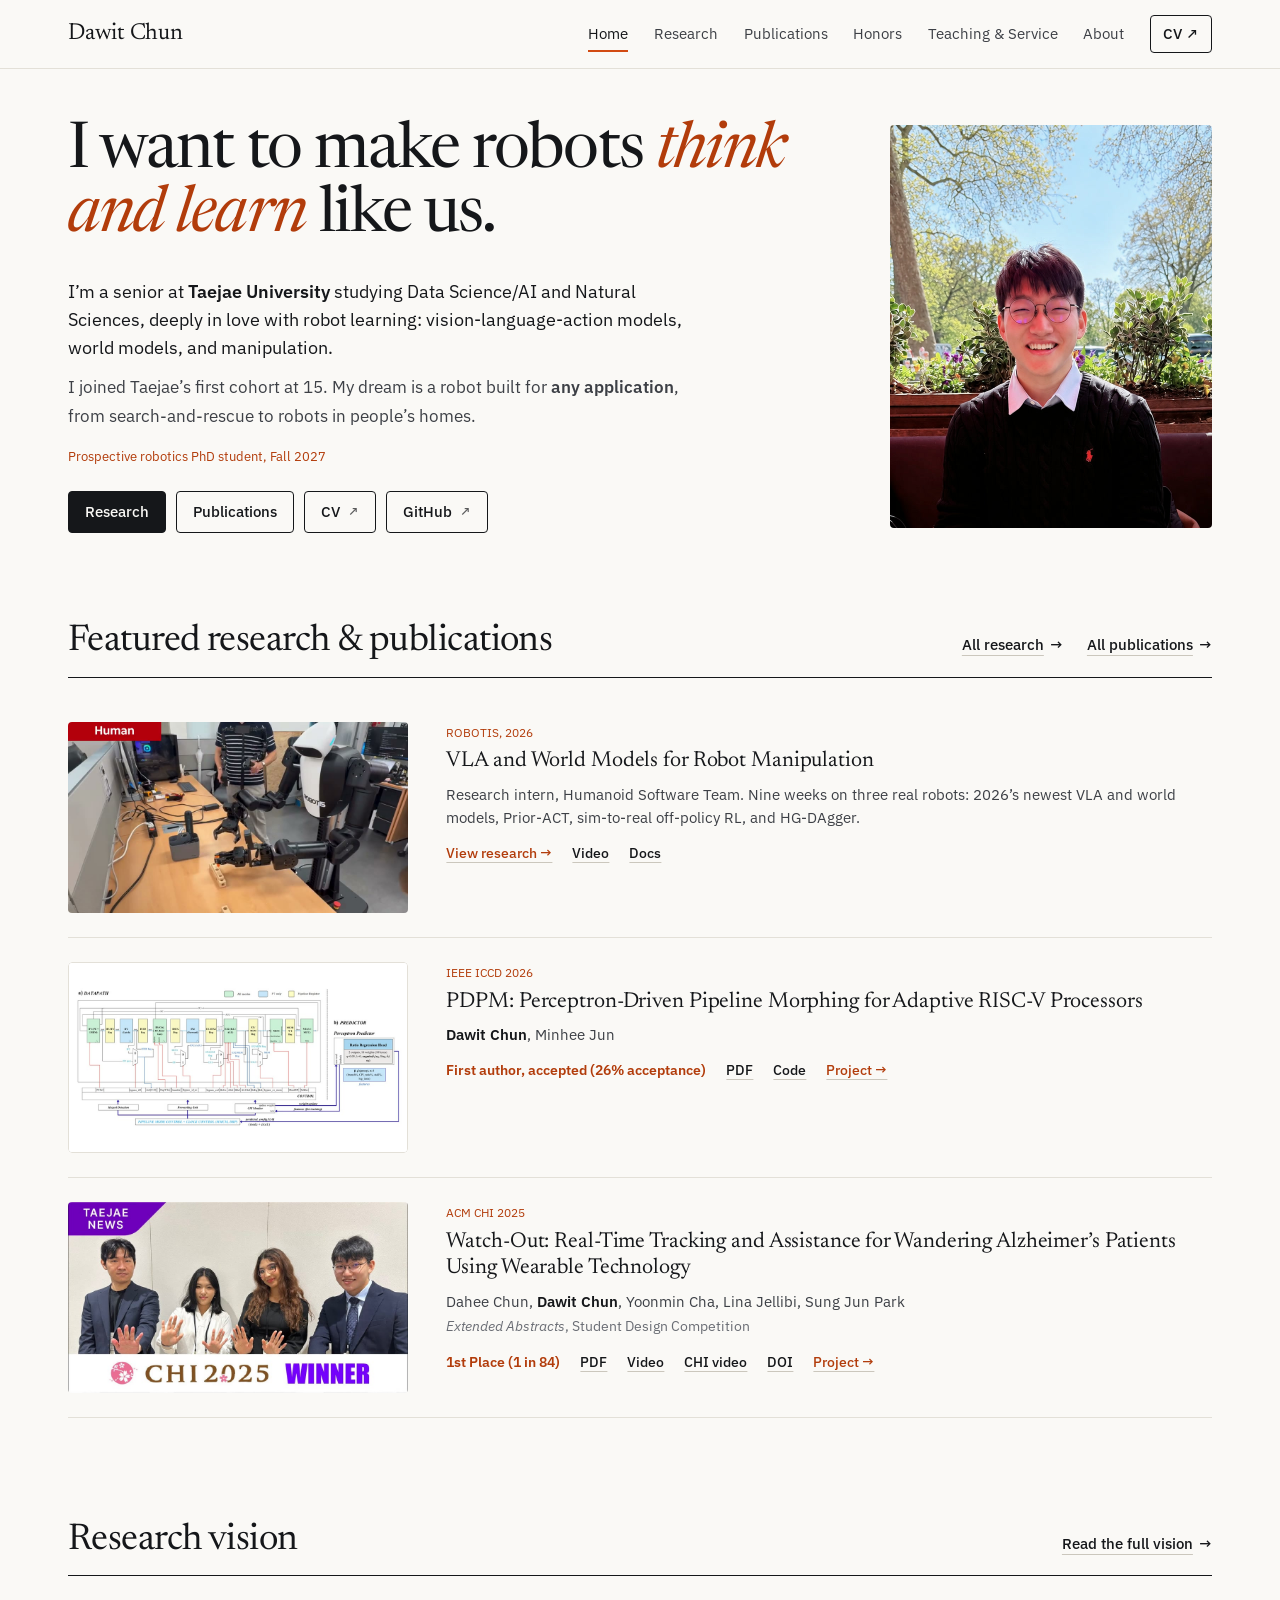
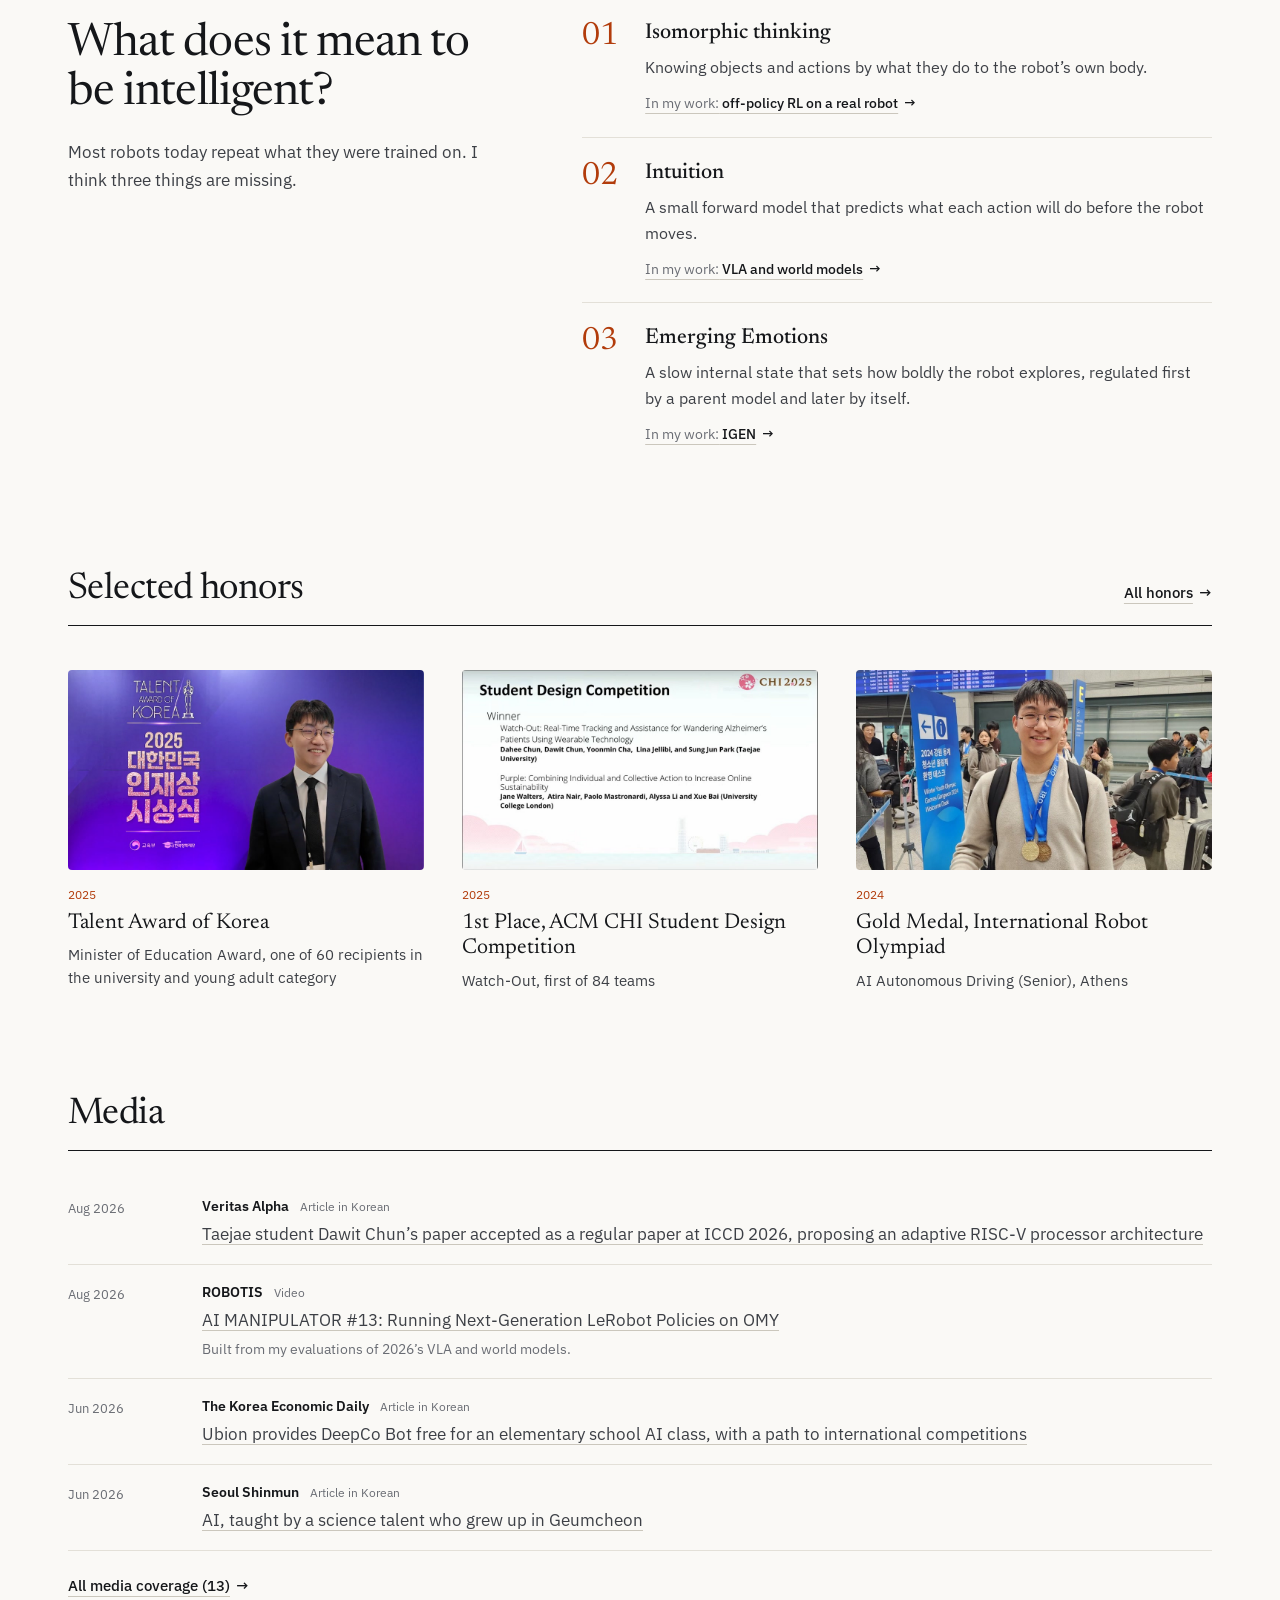
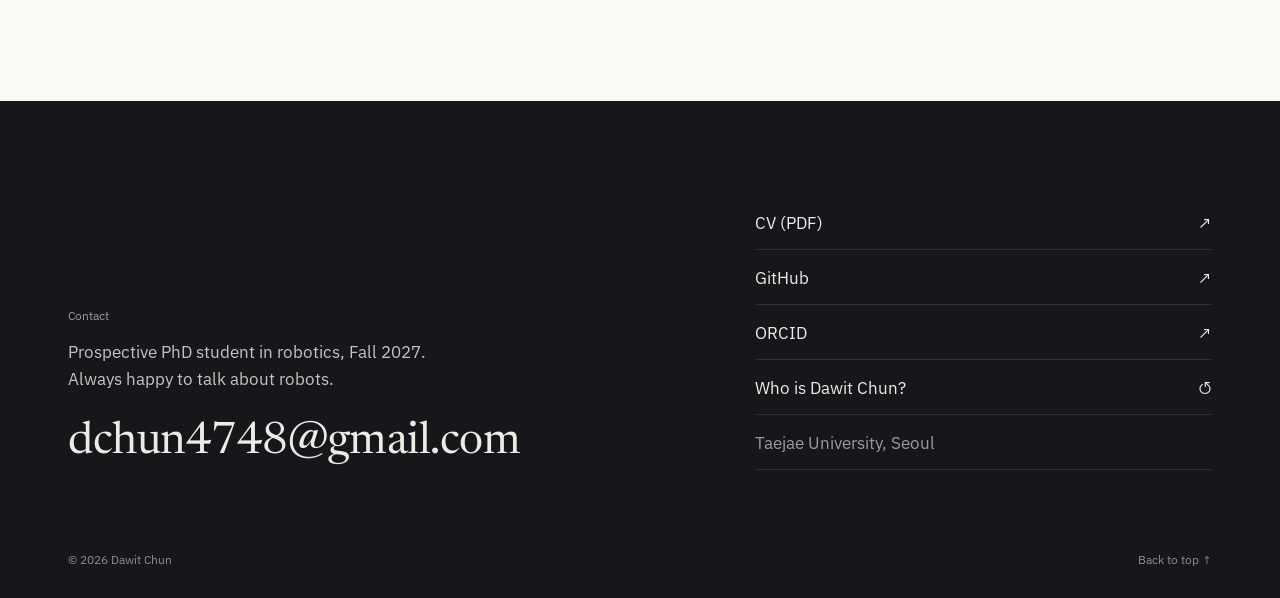
==== home.html @ 6f4d3890 "Watch-Out: shorter stranger alert, matching phone heights - "Please speak calmly. Crowds and noise u" ====
<!DOCTYPE html>
<html lang="en">
<head>
  <meta charset="utf-8">
  <meta name="viewport" content="width=device-width, initial-scale=1">
  <title>Dawit Chun</title>
  <meta name="description" content="Dawit Chun, robot learning researcher and prospective PhD student for Fall 2027. Vision-language-action models, world models, and robot manipulation.">
  <link rel="icon" href="assets/favicon.svg" type="image/svg+xml">
  <script>document.documentElement.classList.add('js')</script>
  <link rel="preconnect" href="https://fonts.googleapis.com">
  <link rel="preconnect" href="https://fonts.gstatic.com" crossorigin>
  <link rel="stylesheet" href="https://fonts.googleapis.com/css2?family=IBM+Plex+Mono:wght@400;500&family=IBM+Plex+Sans:ital,wght@0,400;0,500;0,600;1,400&family=Newsreader:ital,opsz,wght@0,6..72,300..600;1,6..72,300..600&display=swap">
  <link rel="stylesheet" href="assets/css/style.css?v=202610052222">
  <script src="assets/js/main.js?v=202610052222" defer></script>
</head>
<body id="top">
  <a class="skip-link" href="#main">Skip to content</a>

  <header class="site-header">
    <div class="container site-header__inner">
      <a class="brand" href="home.html">Dawit Chun</a>
      <button class="nav-toggle" type="button" aria-expanded="false" aria-controls="site-nav" aria-label="Open menu">
        <span class="nav-toggle__bar"></span>
        <span class="nav-toggle__bar"></span>
      </button>
      <nav class="nav" id="site-nav" aria-label="Primary">
        <ul class="nav__list">
          <li><a class="nav__link" href="home.html" aria-current="page">Home</a></li>
          <li><a class="nav__link" href="research.html">Research</a></li>
          <li><a class="nav__link" href="publications.html">Publications</a></li>
          <li><a class="nav__link" href="honors.html">Honors</a></li>
          <li><a class="nav__link" href="teaching.html">Teaching &amp; Service</a></li>
          <li><a class="nav__link" href="journey.html">About</a></li>
          <li><a class="nav__link nav__link--cv" href="assets/CV_DawitChun.pdf" target="_blank" rel="noopener">CV <span aria-hidden="true">↗</span></a></li>
        </ul>
      </nav>
    </div>
  </header>

  <main id="main">
    <section class="hero">
      <div class="container hero__grid">
        <div class="hero__text">
          <h1 class="hero__title intro" style="--i: 0">I want to make robots <em>think and learn</em> like us.</h1>
          <p class="hero__lede intro" style="--i: 2">I’m a senior at <strong>Taejae University</strong> studying Data Science/AI and Natural Sciences, deeply in love with robot learning: vision-language-action models, world models, and manipulation.</p>
          <p class="hero__story intro" style="--i: 3">I joined Taejae’s first cohort at 15. My dream is a robot built for <strong>any application</strong>, from search-and-rescue to robots in people’s homes.</p>
          <p class="hero__status intro" style="--i: 4">Prospective robotics PhD student, Fall 2027</p>
          <div class="hero__actions intro" style="--i: 5">
            <a class="btn btn--solid" href="research.html">Research</a>
            <a class="btn" href="publications.html">Publications</a>
            <a class="btn" href="assets/CV_DawitChun.pdf" target="_blank" rel="noopener">CV <span class="btn__ext" aria-hidden="true">↗</span></a>
            <a class="btn" href="https://github.com/da-dawit" target="_blank" rel="noopener">GitHub <span class="btn__ext" aria-hidden="true">↗</span></a>
          </div>
        </div>
        <figure class="hero__portrait intro" style="--i: 2">
          <img src="assets/figures/home/portrait.jpg" width="716" height="806" alt="Dawit Chun smiling at an outdoor table, with trees and plants behind him">
        </figure>
      </div>
    </section>

    <section class="section" id="featured" aria-labelledby="featured-title">
      <div class="container">
        <header class="bar reveal">
          <h2 class="bar__title" id="featured-title">Featured research &amp; publications</h2>
          <p class="bar__links"><a class="link-arrow bar__link" href="research.html">All research</a><a class="link-arrow bar__link" href="publications.html">All publications</a></p>
        </header>
        <ol class="works">
          <li class="work reveal">
            <a class="work__media" href="research.html#robot-learning" tabindex="-1" aria-hidden="true"><video data-teaser muted loop playsinline preload="metadata" width="960" height="540" poster="assets/figures/home/robotis-teaser-poster.jpg"><source src="assets/figures/home/robotis-teaser.mp4" type="video/mp4"></video></a>
            <div class="work__body">
              <p class="work__label">ROBOTIS, 2026</p>
              <h3 class="work__title"><a href="research.html#robot-learning">VLA and World Models for Robot Manipulation</a></h3>
              <p class="work__meta">Research intern, Humanoid Software Team. Nine weeks on three real robots: 2026’s newest VLA and world models, Prior-ACT, sim-to-real off-policy RL, and HG-DAgger.</p>
              <div class="work__links"><a class="pill-link pill-link--accent" href="research.html#robot-learning">View research →</a><a class="pill-link" href="https://www.youtube.com/watch?v=lZhRQvXYnh8" target="_blank" rel="noopener">Video</a><a class="pill-link" href="https://docs.robotis.com/docs/systems/omy/resources/technical_story/vla_lerobotnative" target="_blank" rel="noopener">Docs</a></div>
            </div>
          </li>
          <li class="work reveal">
            <a class="work__media work__media--light" href="research.html#pdpm" tabindex="-1" aria-hidden="true"><img src="assets/figures/home/pdpm-architecture-card.jpg" width="960" height="540" loading="lazy" alt=""></a>
            <div class="work__body">
              <p class="work__label">IEEE ICCD 2026</p>
              <h3 class="work__title"><a href="research.html#pdpm">PDPM: Perceptron-Driven Pipeline Morphing for Adaptive RISC-V Processors</a></h3>
              <p class="work__authors"><strong>Dawit Chun</strong>, Minhee Jun</p>
              <div class="work__links"><span class="badge">First author, accepted (26% acceptance)</span><a class="pill-link" href="assets/papers/PDPM_ICCD2026.pdf" target="_blank" rel="noopener">PDF</a><a class="pill-link" href="https://github.com/da-dawit/pdpm-riscv" target="_blank" rel="noopener">Code</a><a class="pill-link pill-link--accent" href="research.html#pdpm">Project →</a></div>
            </div>
          </li>
          <li class="work reveal">
            <a class="work__media" href="research.html#watch-out" tabindex="-1" aria-hidden="true"><img src="assets/figures/home/chi-winner.jpg" width="960" height="540" loading="lazy" alt=""></a>
            <div class="work__body">
              <p class="work__label">ACM CHI 2025</p>
              <h3 class="work__title"><a href="research.html#watch-out">Watch-Out: Real-Time Tracking and Assistance for Wandering Alzheimer’s Patients Using Wearable Technology</a></h3>
              <p class="work__authors">Dahee Chun, <strong>Dawit Chun</strong>, Yoonmin Cha, Lina Jellibi, Sung Jun Park</p>
              <p class="work__note"><em>Extended Abstracts</em>, Student Design Competition</p>
              <div class="work__links"><span class="badge">1st Place (1 in 84)</span><a class="pill-link" href="assets/papers/CHI-EA_2025_Watch-Out.pdf" target="_blank" rel="noopener">PDF</a><a class="pill-link" href="https://www.youtube.com/watch?v=WSm2qbQmpsE" target="_blank" rel="noopener">Video</a><a class="pill-link" href="https://drive.google.com/file/d/1smQo4gkjn_XBv_LhGBViDvRF5Brs_aeZ/view?usp=sharing" target="_blank" rel="noopener">CHI video</a><a class="pill-link" href="https://doi.org/10.1145/3706599.3720308" target="_blank" rel="noopener">DOI</a><a class="pill-link pill-link--accent" href="research.html#watch-out">Project →</a></div>
            </div>
          </li>
        </ol>
      </div>
    </section>

    <section class="section" id="vision" aria-labelledby="vision-title">
      <div class="container">
        <header class="bar reveal">
          <h2 class="bar__title" id="vision-title">Research vision</h2>
          <a class="link-arrow bar__link" href="#vision-essay">Read the full vision</a>
        </header>
        <div class="vision">
          <div class="vision__intro reveal">
            <p class="vision__q">What does it mean to be intelligent?</p>
            <p class="vision__lead">Most robots today repeat what they were trained on. I think three things are missing.</p>
          </div>
          <ol class="theses">
            <li class="thesis reveal">
              <span class="thesis__num">01</span>
              <h3 class="thesis__name">Isomorphic thinking</h3>
              <p>Knowing objects and actions by what they do to the robot’s own body.</p>
              <a class="thesis__link link-arrow" href="research.html#off-policy-rl"><span>In my work:</span> off-policy RL on a real robot</a>
            </li>
            <li class="thesis reveal">
              <span class="thesis__num">02</span>
              <h3 class="thesis__name">Intuition</h3>
              <p>A small forward model that predicts what each action will do before the robot moves.</p>
              <a class="thesis__link link-arrow" href="research.html#benchmarking"><span>In my work:</span> VLA and world models</a>
            </li>
            <li class="thesis reveal">
              <span class="thesis__num">03</span>
              <h3 class="thesis__name">Emerging Emotions</h3>
              <p>A slow internal state that sets how boldly the robot explores, regulated first by a parent model and later by itself.</p>
              <a class="thesis__link link-arrow" href="research.html#igen"><span>In my work:</span> IGEN</a>
            </li>
          </ol>
        </div>
      </div>
    </section>

    <section class="section" id="honors" aria-labelledby="honors-title">
      <div class="container">
        <header class="bar reveal">
          <h2 class="bar__title" id="honors-title">Selected honors</h2>
          <a class="link-arrow bar__link" href="honors.html">All honors</a>
        </header>
        <ol class="honors reveal">
          <li class="honor"><a class="honor__media" href="honors.html#talent-award" tabindex="-1" aria-hidden="true"><img src="assets/figures/home/honor-talent.jpg" width="960" height="540" loading="lazy" alt=""></a><span class="honor__year">2025</span><h3 class="honor__name"><a href="honors.html#talent-award">Talent Award of Korea</a></h3><p class="honor__meta">Minister of Education Award, one of 60 recipients in the university and young adult category</p></li>
          <li class="honor"><a class="honor__media" href="honors.html#chi-2025" tabindex="-1" aria-hidden="true"><img src="assets/figures/home/honor-chi.jpg" width="960" height="540" loading="lazy" alt=""></a><span class="honor__year">2025</span><h3 class="honor__name"><a href="honors.html#chi-2025">1st Place, ACM CHI Student Design Competition</a></h3><p class="honor__meta">Watch-Out, first of 84 teams</p></li>
          <li class="honor"><a class="honor__media" href="honors.html#iro-gold-2024" tabindex="-1" aria-hidden="true"><img src="assets/figures/home/honor-iro.jpg" width="960" height="540" loading="lazy" alt=""></a><span class="honor__year">2024</span><h3 class="honor__name"><a href="honors.html#iro-gold-2024">Gold Medal, International Robot Olympiad</a></h3><p class="honor__meta">AI Autonomous Driving (Senior), Athens</p></li>
        </ol>
      </div>
    </section>

    <section class="section" id="media" aria-labelledby="media-title">
      <div class="container">
        <header class="bar reveal">
          <h2 class="bar__title" id="media-title">Media</h2>
        </header>
        <ol class="media reveal">
          <li class="media__item"><time datetime="2026-08-25">Aug 2026</time><div><p class="media__src">Veritas Alpha <span class="media__kind">Article in Korean</span></p><a class="media__title" href="https://www.veritas-a.com/news/articleView.html?idxno=624492" target="_blank" rel="noopener">Taejae student Dawit Chun’s paper accepted as a regular paper at ICCD 2026, proposing an adaptive RISC-V processor architecture</a></div></li>
          <li class="media__item"><time datetime="2026-08-24">Aug 2026</time><div><p class="media__src">ROBOTIS <span class="media__kind">Video</span></p><a class="media__title" href="https://www.youtube.com/watch?v=lZhRQvXYnh8" target="_blank" rel="noopener">AI MANIPULATOR #13: Running Next-Generation LeRobot Policies on OMY</a><p class="media__note">Built from my evaluations of 2026’s VLA and world models.</p></div></li>
          <li class="media__item"><time datetime="2026-06-30">Jun 2026</time><div><p class="media__src">The Korea Economic Daily <span class="media__kind">Article in Korean</span></p><a class="media__title" href="https://www.hankyung.com/article/202606306715O" target="_blank" rel="noopener">Ubion provides DeepCo Bot free for an elementary school AI class, with a path to international competitions</a></div></li>
          <li class="media__item"><time datetime="2026-06-19">Jun 2026</time><div><p class="media__src">Seoul Shinmun <span class="media__kind">Article in Korean</span></p><a class="media__title" href="https://go.seoul.co.kr/news/newsView.php?id=20260619500173" target="_blank" rel="noopener">AI, taught by a science talent who grew up in Geumcheon</a></div></li>
        </ol>
        <p class="media__more reveal"><a class="link-arrow" href="#all-media">All media coverage (13)</a></p>
      </div>
    </section>

  <dialog class="modal" id="vision-essay" aria-label="Research vision">
    <button class="modal__close" type="button" aria-label="Close"><svg viewBox="0 0 24 24" fill="none" stroke="currentColor" stroke-width="1.6" aria-hidden="true"><path d="M6 6l12 12M18 6L6 18"/></svg></button>
    <div class="modal__inner">
      <p class="modal__kicker">Research vision</p>
      <h2 class="essay__title">What does it mean to be intelligent?</h2>
      <p class="essay__lead">Since my first year of university, one question has been behind everything I’ve worked on: what is so different about how humans think compared to robots? Intelligence is hard to define. Like “love,” we nod at the word and move on. But I believe finding the right definition is how we find the next path for robotics.</p>

        <div class="argument">
          <div class="reveal">
            <img class="photo" src="assets/images/Chinese%20Room%20Test.png" width="1100" height="628" loading="lazy" alt="Illustration of Searle’s Chinese Room: a person inside a room uses a rule book to turn the Chinese characters passed in into replies passed out">
          </div>
          <div class="reveal">
            <p class="argument__label">John Searle’s Chinese Room</p>
            <p>Give the room a Chinese sentence, and the machine inside follows a huge rule book to produce a reply. From the outside, the person receiving it thinks, “this machine <strong>knows</strong> Chinese.”</p>
            <p>That is exactly the part we need to figure out. Do robots know the world? Can they separate their own identity and compare it with the environment? Turing tried to answer this with the <strong>Turing test</strong>.</p>
          </div>
        </div>

        <div class="argument">
          <div class="reveal">
            <p class="argument__label">Douglas Hofstadter’s <em>Gödel, Escher, Bach</em></p>
            <p>My favorite book. Hofstadter says,</p>
            <blockquote class="pull-quote">Intelligence is defined by the <strong>ease</strong> of switching between <strong>I (Intelligence)</strong> and <strong>M (Machine)</strong> Mode…</blockquote>
          </div>
          <div class="figure-pair reveal">
            <img class="photo" src="assets/images/GEB.png" width="402" height="616" loading="lazy" alt="Cover of Gödel, Escher, Bach: an Eternal Golden Braid by Douglas R. Hofstadter">
            <img class="photo" src="assets/images/hofstadter.png" width="894" height="490" loading="lazy" alt="Douglas Hofstadter in his study">
          </div>
        </div>

        <div class="ideas">
          <div class="ideas__intro reveal">
            <h3 class="ideas__title">What I think robots are missing</h3>
            <p class="ideas__lead">An intelligent system can think out of the box, <strong>purposely putting itself out of distribution</strong>. Most robots today stay in M mode, repeating what they were trained on. So how does a robot get an “I” mode? I think it needs three things.</p>
          </div>
          <ol class="ideas__list">
            <li class="idea reveal">
              <div><span class="idea__num">01</span>
              <h4 class="idea__name">Isomorphic thinking</h4></div>
              <p>We decode new knowledge through what we already remember: “1, 2, 3, 4 …” can feel like walking up stairs. A robot should map the world onto its own <strong>embodiment</strong> the same way, knowing objects and actions by what they do to its body: contact, force, displacement. VLAs trained on demonstrations map pixels to actions instead, and in my tests one that succeeded at the center of a table failed a few centimeters off it. The robot’s own rollouts, through RL or teacher-student training, can help close that gap.</p>
            </li>
            <li class="idea reveal">
              <div><span class="idea__num">02</span>
              <h4 class="idea__name">Intuition</h4></div>
              <p>Kahneman’s System 1: fast heuristics and <strong>gut feeling</strong>. For a robot, that could be a small forward model that predicts what each candidate action will do to its body and the scene before it moves, cheap enough to run at every step. Large language models in today’s robots mostly name the target or condition visual features. When instructions are scarce or vague, a robot should still infer what to do from its own predictions, without retraining.</p>
            </li>
            <li class="idea reveal">
              <div><span class="idea__num">03</span>
              <h4 class="idea__name">Emerging Emotions</h4></div>
              <p>Emotions could emerge through parent-child relationships, since that is how we learn them: a parent soothes a crying baby until the child can calm itself. In a robot, an emotion could be a slow internal state that sets how boldly it explores, regulated first by a parent model and later by itself. In a full sensor suit, impact becomes <strong>pain</strong>, strain becomes fatigue, and low battery becomes hunger. Pain should weaken motors and add sensor noise rather than subtract reward, growing as the robot nears breaking, a mild form of death.</p>
            </li>
          </ol>
        </div>

        <div class="closing reveal">
          <p class="closing__text">With this big dream in hand, I’ve been <strong>inserting (some) intelligence into machines!</strong></p>
          <a class="link-arrow link-arrow--strong" href="research.html">Research</a>
        </div>

        <nav class="tree tree--rail reveal" aria-label="How my research and work connect">
          <p class="tree__root">Robots that think and learn like us</p>
          <ul class="tree__branches">
            <li class="tree__branch tree__branch--main">
              <p class="tree__label">Robot learning</p>
              <ul class="tree__leaves">
                <li><a href="research.html#benchmarking"><span class="tree__name">VLA and world models</span><span class="tree__meta">ROBOTIS, 2026</span></a></li>
                <li><a href="research.html#prior-act"><span class="tree__name">Prior-ACT</span><span class="tree__meta">ROBOTIS, 2026</span></a></li>
                <li><a href="research.html#off-policy-rl"><span class="tree__name">Sim-to-real off-policy RL</span><span class="tree__meta">ROBOTIS, 2026</span></a></li>
                <li><a href="research.html#hg-dagger"><span class="tree__name">Human-in-the-loop and HG-DAgger</span><span class="tree__meta">ROBOTIS, 2026</span></a></li>
                <li><a href="research.html#igen"><span class="tree__name">IGEN</span><span class="tree__meta">Ongoing</span></a></li>
              </ul>
            </li>
            <li class="tree__branch">
              <p class="tree__label">Autonomous robots</p>
              <ul class="tree__leaves">
                <li><a href="research.html#ubion"><span class="tree__name">DeepCo car and board</span><span class="tree__meta">Ubion, 2024–25</span></a></li>
              </ul>
            </li>
            <li class="tree__branch">
              <p class="tree__label">Computer architecture</p>
              <ul class="tree__leaves">
                <li><a href="research.html#pdpm"><span class="tree__name">PDPM</span><span class="tree__meta">IEEE ICCD 2026</span></a></li>
              </ul>
            </li>
            <li class="tree__branch">
              <p class="tree__label">Brain-computer interfaces</p>
              <ul class="tree__leaves">
                <li><a href="research.html#iphoneme"><span class="tree__name">iPhoneme</span><span class="tree__meta">arXiv 2026</span></a></li>
              </ul>
            </li>
            <li class="tree__branch">
              <p class="tree__label">Assistive and safety systems</p>
              <ul class="tree__leaves">
                <li><a href="research.html#watch-out"><span class="tree__name">Watch-Out</span><span class="tree__meta">ACM CHI 2025</span></a></li>
                <li><a href="research.html#smart-window"><span class="tree__name">Smart Emergency Window</span><span class="tree__meta">JKSCI 2025</span></a></li>
                <li><a href="research.html#shower"><span class="tree__name">Hydroelectric Shower</span><span class="tree__meta">2023</span></a></li>
              </ul>
            </li>
          </ul>
        </nav>
    </div>
  </dialog>
  <dialog class="modal modal--list" id="all-media" aria-label="Media coverage">
    <button class="modal__close" type="button" aria-label="Close"><svg viewBox="0 0 24 24" fill="none" stroke="currentColor" stroke-width="1.6" aria-hidden="true"><path d="M6 6l12 12M18 6L6 18"/></svg></button>
    <div class="modal__inner">
      <header class="bar">
        <h2 class="bar__title">Media coverage</h2>
      </header>
      <ol class="media">
        <li class="media__item"><time datetime="2026-08-25">Aug 2026</time><div><p class="media__src">Veritas Alpha <span class="media__kind">Article in Korean</span></p><a class="media__title" href="https://www.veritas-a.com/news/articleView.html?idxno=624492" target="_blank" rel="noopener">Taejae student Dawit Chun’s paper accepted as a regular paper at ICCD 2026, proposing an adaptive RISC-V processor architecture</a></div></li>
        <li class="media__item"><time datetime="2026-08-24">Aug 2026</time><div><p class="media__src">ROBOTIS <span class="media__kind">Video</span></p><a class="media__title" href="https://www.youtube.com/watch?v=lZhRQvXYnh8" target="_blank" rel="noopener">AI MANIPULATOR #13: Running Next-Generation LeRobot Policies on OMY</a><p class="media__note">Built from my evaluations of 2026’s VLA and world models.</p></div></li>
        <li class="media__item"><time datetime="2026-06-30">Jun 2026</time><div><p class="media__src">The Korea Economic Daily <span class="media__kind">Article in Korean</span></p><a class="media__title" href="https://www.hankyung.com/article/202606306715O" target="_blank" rel="noopener">Ubion provides DeepCo Bot free for an elementary school AI class, with a path to international competitions</a></div></li>
        <li class="media__item"><time datetime="2026-06-19">Jun 2026</time><div><p class="media__src">Seoul Shinmun <span class="media__kind">Article in Korean</span></p><a class="media__title" href="https://go.seoul.co.kr/news/newsView.php?id=20260619500173" target="_blank" rel="noopener">AI, taught by a science talent who grew up in Geumcheon</a></div></li>
        <li class="media__item"><time datetime="2026-06-18">Jun 2026</time><div><p class="media__src">Munhwa Ilbo <span class="media__kind">Article in Korean</span></p><a class="media__title" href="https://v.daum.net/v/20260618075342421" target="_blank" rel="noopener">Geumcheon-gu: “Science talents who grew up here are giving back”</a></div></li>
        <li class="media__item"><time datetime="2026-06-18">Jun 2026</time><div><p class="media__src">Edaily <span class="media__kind">Photo article in Korean</span></p><a class="media__title" href="https://edaily.co.kr/News/Read?mediaCodeNo=257&amp;newsId=03001206645483032" target="_blank" rel="noopener">[Photo] The Geumcheon Science Cube Talent-Sharing Program</a></div></li>
        <li class="media__item"><time datetime="2026-01-05">Jan 2026</time><div><p class="media__src">eToday <span class="media__kind">Article in Korean</span></p><a class="media__title" href="https://www.etoday.co.kr/news/view/2542319" target="_blank" rel="noopener">Taejae first-cohort student Dawit Chun receives the ‘2025 Talent Award of Korea’</a></div></li>
        <li class="media__item"><time datetime="2025-12-30">Dec 2025</time><div><p class="media__src">Electronic Times <span class="media__kind">Article in Korean</span></p><a class="media__title" href="https://www.etnews.com/20251230000252" target="_blank" rel="noopener">[Edu Plus] Taejae University first-cohort student Dawit Chun wins the ‘2025 Talent Award of Korea’</a></div></li>
        <li class="media__item"><time datetime="2025-05-30">May 2025</time><div><p class="media__src">The Chosun Ilbo <span class="media__kind">Article in Korean</span></p><a class="media__title" href="https://n.news.naver.com/article/023/0003908242?sid=102" target="_blank" rel="noopener">A semester in Japan, a semester in the U.S.: a university that learns in the field around the world</a></div></li>
        <li class="media__item"><time datetime="2025-05-01">May 2025</time><div><p class="media__src">Taejae University <span class="media__kind">Video</span></p><a class="media__title" href="https://www.youtube.com/watch?v=WSm2qbQmpsE" target="_blank" rel="noopener">TAEJAE UNIVERSITY Wins First Place at CHI 2025 Student Design Competition!</a></div></li>
        <li class="media__item"><time datetime="2024-09-18">Sep 2024</time><div><p class="media__src">JoongAng Ilbo <span class="media__kind">Article in Korean</span></p><a class="media__title" href="https://v.daum.net/v/PvgEpZ6FW7" target="_blank" rel="noopener">“The biggest risk of my life”: one year of the ‘Taejae experiment’ through the eyes of 16-year-old twins</a></div></li>
        <li class="media__item"><time datetime="2023-08-30">Aug 2023</time><div><p class="media__src">Yonhap News TV <span class="media__kind">Video in Korean</span></p><a class="media__title" href="https://www.yonhapnewstv.co.kr/news/MYH20230830022600641" target="_blank" rel="noopener">Taejae holds its first entrance ceremony: can it get past the walls of conventional university education?</a></div></li>
        <li class="media__item"><time datetime="2023-08-30">Aug 2023</time><div><p class="media__src">The Herald Business <span class="media__kind">Article in Korean</span></p><a class="media__title" href="https://v.daum.net/v/4uaEW0bDFK" target="_blank" rel="noopener">‘Taejae,’ Korea’s answer to Minerva University, opens</a></div></li>
      </ol>
    </div>
  </dialog>
  </main>

  <footer class="site-footer" id="contact">
    <div class="container">
      <div class="footer__grid">
        <div>
          <p class="eyebrow">Contact</p>
          <p class="footer__lead">Prospective PhD student in robotics, Fall 2027. Always happy to talk about robots.</p>
          <a class="footer__email" href="mailto:dchun4748@gmail.com">dchun4748@gmail.com</a>
        </div>
        <ul class="footer__links">
          <li><a href="assets/CV_DawitChun.pdf" target="_blank" rel="noopener">CV (PDF) <span class="footer__arrow" aria-hidden="true">↗</span></a></li>
          <li><a href="https://github.com/da-dawit" target="_blank" rel="noopener">GitHub <span class="footer__arrow" aria-hidden="true">↗</span></a></li>
          <li><a href="https://orcid.org/0009-0002-4563-363X" target="_blank" rel="noopener">ORCID <span class="footer__arrow" aria-hidden="true">↗</span></a></li>
          <li><a href="index.html">Who is Dawit Chun? <span class="footer__arrow" aria-hidden="true">↺</span></a></li>
          <li><span>Taejae University, Seoul</span></li>
        </ul>
      </div>
      <div class="footer__bottom">
        <span>© <span data-year>2026</span> Dawit Chun</span>
        <a href="#top">Back to top ↑</a>
      </div>
    </div>
  </footer>
</body>
</html>
---- assets/css/style.css ----
/* ==========================================================================
   Dawit Chun, portfolio (v2)
   Paper, ink, and one accent: rescue orange.
   ========================================================================== */

:root {
  --bg: #faf9f6;          /* paper */
  --surface: #f1efe9;     /* a shade darker than paper */
  --card: #ffffff;
  --ink: #15171a;
  --ink-2: #3d4046;
  --muted: #6a6d74;
  --hair: #e3e0d8;
  --hair-2: #cbc7bd;
  --accent: #d24a12;      /* graphics: bars, dots, rules */
  --accent-ink: #b23c0b;  /* the accent as text, readable on paper */
  --accent-soft: #fbe9dd;

  --serif: "Newsreader", Georgia, "Times New Roman", serif;
  --sans: "IBM Plex Sans", system-ui, -apple-system, "Segoe UI", Roboto, sans-serif;
  --mono: "IBM Plex Mono", ui-monospace, SFMono-Regular, Menlo, Consolas, monospace;

  --container: 1240px;
  --gutter: clamp(20px, 4vw, 48px);
  --header-h: 68px;
  --radius: 4px;
  --ease: cubic-bezier(.2, .7, .2, 1);
}

*, *::before, *::after { box-sizing: border-box; }

html {
  -webkit-text-size-adjust: 100%;
  scroll-padding-top: calc(var(--header-h) + 24px);
}

@media (prefers-reduced-motion: no-preference) {
  html { scroll-behavior: smooth; }
}

body {
  margin: 0;
  background: var(--bg);
  color: var(--ink);
  font-family: var(--sans);
  font-size: 17px;
  line-height: 1.65;
  -webkit-font-smoothing: antialiased;
  -moz-osx-font-smoothing: grayscale;
  text-rendering: optimizeLegibility;
}

img { display: block; max-width: 100%; height: auto; }
a { color: inherit; }
p { margin: 0 0 1em; }
p:last-child { margin-bottom: 0; }
strong { font-weight: 600; }
h1, h2, h3, h4 { margin: 0; }
::selection { background: var(--accent-soft); }

:focus-visible {
  outline: 2px solid var(--accent);
  outline-offset: 3px;
  border-radius: 2px;
}

.container {
  max-width: var(--container);
  margin-inline: auto;
  padding-inline: var(--gutter);
}

.skip-link {
  position: absolute;
  left: 16px;
  top: -100px;
  z-index: 100;
  padding: 10px 16px;
  background: var(--ink);
  color: var(--bg);
  text-decoration: none;
  border-radius: var(--radius);
}
.skip-link:focus { top: 16px; }

.text-link {
  text-decoration: underline;
  text-decoration-thickness: 1px;
  text-underline-offset: 3px;
  text-decoration-color: var(--hair-2);
  transition: color .2s ease, text-decoration-color .2s ease;
}
.text-link:hover { color: var(--accent-ink); text-decoration-color: currentColor; }

/* Shared type
   ========================================================================== */

.eyebrow,
.kicker {
  margin: 0 0 14px;
  font-family: var(--mono);
  font-size: .78rem;
  font-weight: 400;
  line-height: 1.5;
  letter-spacing: .01em;
  color: var(--muted);
}

.display {
  font-family: var(--serif);
  font-weight: 400;
  font-size: clamp(2.6rem, 5.6vw, 4.5rem);
  line-height: 1.02;
  letter-spacing: -.025em;
}
.display em { font-style: italic; }

.h2 {
  font-family: var(--serif);
  font-weight: 400;
  font-size: clamp(1.8rem, 3.2vw, 2.5rem);
  line-height: 1.1;
  letter-spacing: -.018em;
}

.lead {
  max-width: 64ch;
  margin-top: 22px;
  font-size: 1.125rem;
  line-height: 1.65;
  color: var(--ink-2);
}

/* Links and buttons
   ========================================================================== */

.pill-link {
  color: var(--ink);
  font-size: .9rem;
  font-weight: 500;
  line-height: 1.5;
  text-decoration: underline;
  text-decoration-thickness: 1px;
  text-underline-offset: 4px;
  text-decoration-color: var(--hair-2);
  transition: color .2s ease, text-decoration-color .2s ease;
}
.pill-link:hover { color: var(--accent-ink); text-decoration-color: currentColor; }
.pill-link--accent { color: var(--accent-ink); }

.link-arrow {
  display: inline-block;
  color: var(--ink);
  font-weight: 500;
  text-decoration: underline;
  text-decoration-thickness: 1px;
  text-underline-offset: 5px;
  text-decoration-color: var(--hair-2);
  transition: color .2s ease, text-decoration-color .2s ease;
}
/* inline-block keeps the arrow out of the underline */
.link-arrow::after {
  content: "→";
  display: inline-block;
  margin-left: .4em;
  transition: transform .25s var(--ease);
}
.link-arrow:hover { color: var(--accent-ink); text-decoration-color: currentColor; }
.link-arrow:hover::after { transform: translateX(3px); }
.link-arrow--strong { font-size: 1.02rem; }

.btn {
  display: inline-flex;
  align-items: center;
  gap: 8px;
  min-height: 42px;
  padding: 8px 16px;
  border: 1px solid var(--ink);
  border-radius: var(--radius);
  background: transparent;
  color: var(--ink);
  font-size: .92rem;
  font-weight: 500;
  line-height: 1.2;
  text-decoration: none;
  transition: background-color .2s ease, color .2s ease, border-color .2s ease;
}
.btn:hover { background: var(--ink); color: var(--bg); }
.btn--solid { background: var(--ink); color: var(--bg); }
.btn--solid:hover { background: var(--accent); border-color: var(--accent); color: #fff; }
.btn__ext { font-size: .85em; opacity: .7; }

.project__links,
.pub__links,
.stream__links,
.entry__links,
.page-links {
  display: flex;
  flex-wrap: wrap;
  align-items: baseline;
  gap: 6px 20px;
}

.badge {
  color: var(--accent-ink);
  font-size: .86rem;
  font-weight: 600;
}

/* Chips & tags
   ========================================================================== */

.chips,
.tags {
  display: flex;
  flex-wrap: wrap;
  gap: 8px;
  margin: 0;
  padding: 0;
  list-style: none;
}
.tags li {
  padding: 3px 9px;
  border: 1px solid var(--hair-2);
  border-radius: 3px;
  color: var(--ink-2);
  font-family: var(--mono);
  font-size: .74rem;
  line-height: 1.5;
}

/* Header
   ========================================================================== */

.site-header {
  position: sticky;
  top: 0;
  z-index: 50;
  background: rgba(250, 249, 246, .94);
  -webkit-backdrop-filter: saturate(160%) blur(10px);
  backdrop-filter: saturate(160%) blur(10px);
  border-bottom: 1px solid var(--hair);
}

.site-header__inner {
  display: flex;
  align-items: center;
  justify-content: space-between;
  gap: 24px;
  height: var(--header-h);
}

.brand {
  display: inline-flex;
  align-items: baseline;
  gap: 10px;
  font-family: var(--serif);
  font-size: 1.45rem;
  line-height: 1;
  letter-spacing: -.01em;
  text-decoration: none;
  white-space: nowrap;
}

.nav__list {
  display: flex;
  align-items: center;
  gap: clamp(16px, 2vw, 30px);
  margin: 0;
  padding: 0;
  list-style: none;
}

.nav__link {
  position: relative;
  display: inline-block;
  padding: 6px 0;
  color: var(--ink-2);
  font-size: .92rem;
  text-decoration: none;
  white-space: nowrap;
  transition: color .2s ease;
}
.nav__link:hover { color: var(--ink); }

.nav__link::after {
  content: "";
  position: absolute;
  left: 0;
  right: 0;
  bottom: 0;
  height: 2px;
  background: var(--accent);
  transform: scaleX(0);
  transform-origin: left;
  transition: transform .3s var(--ease);
}
.nav__link:hover::after { transform: scaleX(1); background: var(--hair-2); }
.nav__link[aria-current="page"] { color: var(--ink); }
.nav__link[aria-current="page"]::after { transform: scaleX(1); background: var(--accent); }

/* the CV sits apart as a small outlined button */
.nav__link--cv {
  padding: 6px 12px;
  border: 1px solid var(--ink);
  border-radius: var(--radius);
  color: var(--ink);
  font-weight: 500;
  transition: background-color .2s ease, color .2s ease;
}
.nav__link--cv::after { display: none; }
.nav__link--cv:hover { background: var(--ink); color: var(--bg); }

.nav-toggle {
  display: none;
  position: relative;
  width: 44px;
  height: 44px;
  margin-right: -10px;
  padding: 0;
  border: 0;
  background: none;
  color: inherit;
  cursor: pointer;
}

.nav-toggle__bar {
  position: absolute;
  left: 11px;
  right: 11px;
  height: 1.5px;
  background: currentColor;
  transition: transform .3s var(--ease);
}
.nav-toggle__bar:first-child { top: 17px; }
.nav-toggle__bar:last-child { top: 25px; }

.site-header.is-open .nav-toggle__bar:first-child { transform: translateY(4px) rotate(45deg); }
.site-header.is-open .nav-toggle__bar:last-child { transform: translateY(-4px) rotate(-45deg); }

@media (max-width: 1040px) {
  :root { --header-h: 60px; }

  .nav-toggle { display: block; }

  .nav {
    position: absolute;
    top: 100%;
    left: 0;
    right: 0;
    display: none;
    background: var(--bg);
    border-bottom: 1px solid var(--ink);
  }
  .site-header.is-open .nav { display: block; }

  .nav__list {
    flex-direction: column;
    align-items: stretch;
    gap: 0;
    max-width: var(--container);
    margin-inline: auto;
    padding: 4px var(--gutter) 20px;
  }

  .nav__link {
    display: block;
    padding: 14px 0;
    border-bottom: 1px solid var(--hair);
    font-size: 1.08rem;
  }
  .nav__link::after { display: none; }
  .nav__link[aria-current="page"] { font-weight: 600; box-shadow: inset 3px 0 0 var(--accent); padding-left: 12px; }
  .nav__link--cv { margin-top: 16px; padding: 12px 16px; border-bottom: 1px solid var(--ink); text-align: center; }
}

/* Home: hero
   ========================================================================== */

.hero { padding-block: clamp(32px, 4vw, 56px) clamp(32px, 4vw, 52px); }
.hero + .section { padding-top: clamp(24px, 3vw, 44px); }

.hero__grid {
  display: grid;
  grid-template-columns: minmax(0, 8fr) minmax(0, 3.4fr);
  gap: clamp(32px, 5vw, 80px);
  align-items: center;
}

.hero__title {
  max-width: 12.5em;
  margin: 0;
  font-family: var(--serif);
  font-weight: 400;
  font-size: clamp(2.5rem, 5vw, 4.3rem);
  line-height: 1;
  letter-spacing: -.03em;
}
.hero__title em { font-style: italic; color: var(--accent-ink); }

.hero__lede {
  max-width: 56ch;
  margin: clamp(20px, 2.6vw, 30px) 0 0;
  color: var(--ink);
  font-size: 1.12rem;
  line-height: 1.55;
}

.hero__story {
  max-width: 62ch;
  margin: 12px 0 0;
  color: var(--ink-2);
}
.hero__story strong { white-space: nowrap; }

.hero__status {
  margin: 16px 0 0;
  font-family: var(--mono);
  font-size: .8rem;
  color: var(--accent-ink);
}

.hero__actions {
  display: flex;
  flex-wrap: wrap;
  gap: 10px;
  margin-top: 24px;
}

.hero__portrait { margin: 0; }
.hero__portrait img {
  width: 100%;
  aspect-ratio: 4 / 5;
  object-fit: cover;
  object-position: 50% 40%;
  border-radius: var(--radius);
}

@media (max-width: 900px) {
  .hero__grid { grid-template-columns: 1fr; }
  .hero__portrait { order: -1; max-width: 180px; }
}

@media (max-width: 560px) {
  .hero__actions { gap: 8px; }
  .btn { min-height: 40px; padding: 7px 12px; font-size: .88rem; }
}

/* Sections
   ========================================================================== */

.section { padding-block: clamp(56px, 8vw, 104px); }
.section + .section { padding-top: 0; }

/* a section title sitting on a rule, with an optional link at the far end */
.bar {
  display: flex;
  flex-wrap: wrap;
  align-items: baseline;
  justify-content: space-between;
  gap: 8px 24px;
  margin-bottom: clamp(28px, 4vw, 44px);
  padding-bottom: 14px;
  border-bottom: 1px solid var(--ink);
}
.bar__title {
  font-family: var(--serif);
  font-weight: 400;
  font-size: clamp(1.7rem, 3vw, 2.3rem);
  line-height: 1.1;
  letter-spacing: -.015em;
}
.bar__link { font-size: .95rem; }

/* Home: featured research and publications, one list with a video or figure beside each
   ========================================================================== */

.bar__links { display: flex; flex-wrap: wrap; gap: 6px 24px; margin: 0; }

.works { margin: 0; padding: 0; list-style: none; }
.work {
  display: grid;
  grid-template-columns: minmax(0, 340px) minmax(0, 1fr);
  gap: clamp(20px, 3vw, 40px);
  align-items: start;
  padding: 24px 0;
  border-bottom: 1px solid var(--hair);
}
.work:first-child { padding-top: 0; }

.work__media {
  display: block;
  overflow: hidden;
  aspect-ratio: 16 / 9;
  border-radius: var(--radius);
  background: #0f1012;
}
.work__media video,
.work__media img {
  display: block;
  width: 100%;
  height: 100%;
  object-fit: cover;
  transition: transform .8s var(--ease);
}
.work__media:hover video,
.work__media:hover img { transform: scale(1.03); }
/* a figure on white: a hairline keeps its edge on the paper background */
.work__media--light { background: #fff; }
.work__media--light img { border: 1px solid var(--hair); border-radius: var(--radius); }

.work__label { margin: 0; font-family: var(--mono); font-size: .78rem; color: var(--accent-ink); }
.work__title {
  margin-top: 6px;
  font-family: var(--serif);
  font-weight: 400;
  font-size: clamp(1.2rem, 1.7vw, 1.42rem);
  line-height: 1.22;
  letter-spacing: -.005em;
}
.work__title a { text-decoration: none; background: linear-gradient(currentColor, currentColor) 0 100% / 0 1px no-repeat; transition: background-size .35s var(--ease); }
.work__title a:hover { background-size: 100% 1px; }
.work__authors,
.work__meta { margin: 8px 0 0; color: var(--ink-2); font-size: .95rem; line-height: 1.55; }
.work__authors strong { color: var(--ink); }
.work__note { margin: 2px 0 0; color: var(--muted); font-size: .88rem; }
.work__links { display: flex; flex-wrap: wrap; align-items: baseline; gap: 6px 20px; margin-top: 12px; }

@media (max-width: 760px) {
  .work { grid-template-columns: 1fr; gap: 14px; }
  .work__media { max-width: 520px; }
}

/* Home: selected honors
   ========================================================================== */

.honors {
  display: grid;
  grid-template-columns: repeat(3, minmax(0, 1fr));
  gap: clamp(20px, 3vw, 40px);
  margin: 0;
  padding: 0;
  list-style: none;
}
.honor { padding-top: 0; }
.honor__media { display: block; overflow: hidden; aspect-ratio: 16 / 9; margin-bottom: 14px; border-radius: var(--radius); background: #0f1012; }
.honor__year { display: block; }
.honor__media img { width: 100%; height: 100%; object-fit: cover; transition: transform .6s var(--ease); }
.honor__media:hover img { transform: scale(1.03); }
.honor__name a { text-decoration: none; }
.honor__name a:hover { color: var(--accent-ink); }
.honor__year { font-family: var(--mono); font-size: .78rem; color: var(--accent-ink); }
.honor__name { margin-top: 6px; font-family: var(--serif); font-weight: 400; font-size: 1.35rem; line-height: 1.2; }
.honor__meta { margin: 8px 0 0; color: var(--ink-2); font-size: .94rem; line-height: 1.5; }

@media (max-width: 800px) {
  .honors { grid-template-columns: 1fr; }
}

/* Home: media coverage
   ========================================================================== */

.media { margin: 0; padding: 0; list-style: none; }
.media__item {
  display: grid;
  grid-template-columns: 110px minmax(0, 1fr);
  gap: 24px;
  padding: 16px 0;
  border-bottom: 1px solid var(--hair);
}
.media__item:first-child { padding-top: 0; }
.media__item time { padding-top: 3px; font-family: var(--mono); font-size: .8rem; color: var(--muted); white-space: nowrap; }
.media__src { margin: 0 0 2px; font-size: .88rem; font-weight: 600; color: var(--ink); }
.media__kind { margin-left: 8px; font-family: var(--mono); font-size: .72rem; font-weight: 400; color: var(--muted); }
.media__title {
  color: var(--ink-2);
  text-decoration: underline;
  text-decoration-thickness: 1px;
  text-underline-offset: 4px;
  text-decoration-color: var(--hair-2);
  transition: color .2s ease, text-decoration-color .2s ease;
}
.media__title:hover { color: var(--accent-ink); text-decoration-color: currentColor; }
.media__note { margin: 4px 0 0; color: var(--muted); font-size: .88rem; }
.media__more { margin: 22px 0 0; font-size: .95rem; }

@media (max-width: 560px) {
  .media__item { grid-template-columns: 1fr; gap: 2px; }
}

/* Home: research vision, in short
   ========================================================================== */

.vision {
  display: grid;
  grid-template-columns: minmax(0, 5fr) minmax(0, 7fr);
  gap: clamp(32px, 5vw, 80px);
  align-items: start;
}

.vision__intro { position: sticky; top: calc(var(--header-h) + 32px); }

.vision__q {
  margin: 0;
  font-family: var(--serif);
  font-size: clamp(2rem, 3.6vw, 3rem);
  line-height: 1.06;
  letter-spacing: -.02em;
}
.vision__lead { margin-top: 20px; color: var(--ink-2); }

.theses {
  margin: 0;
  padding: 0;
  list-style: none;
  counter-reset: none;
}
.thesis {
  display: grid;
  grid-template-columns: 3.2rem minmax(0, 1fr);
  gap: 0 12px;
  padding: 22px 0;
  border-top: 1px solid var(--hair);
}
.thesis:first-child { padding-top: 0; border-top: 0; }
.thesis__num {
  grid-row: 1 / span 3;
  font-family: var(--serif);
  font-size: 2rem;
  line-height: 1;
  color: var(--accent-ink);
}
.thesis__name { font-family: var(--serif); font-weight: 500; font-size: 1.35rem; line-height: 1.25; }
.thesis p { margin: 8px 0 0; color: var(--ink-2); font-size: .98rem; }
.thesis__link { justify-self: start; margin-top: 10px; font-size: .9rem; }
.thesis__link span { color: var(--muted); font-weight: 400; }

@media (max-width: 900px) {
  .vision { grid-template-columns: 1fr; }
  .vision__intro { position: static; }
}

/* Inner pages
   ========================================================================== */

.page-head {
  padding-block: clamp(48px, 7vw, 96px) clamp(36px, 5vw, 60px);
}
.page-head .kicker { margin-bottom: 18px; }
.page-links { margin-top: 20px; }

.jump {
  display: flex;
  flex-wrap: wrap;
  gap: 8px 22px;
  margin-top: 28px;
  padding-top: 16px;
  border-top: 1px solid var(--hair);
}
.jump a {
  color: var(--ink-2);
  font-size: .93rem;
  text-decoration: none;
  transition: color .2s ease;
}
.jump a::before {
  content: "↓";
  margin-right: 6px;
  font-family: var(--mono);
  font-size: .8rem;
  color: var(--accent-ink);
}
.jump a:hover { color: var(--accent-ink); }

.group { padding-block: clamp(44px, 6vw, 80px); }

/* a section head sits on an ink rule inside the column, like the bars on the home page */
.group__head {
  margin-bottom: clamp(28px, 4vw, 44px);
  padding-bottom: 16px;
  border-bottom: 1px solid var(--ink);
}
.group__head .lead { margin-top: 12px; font-size: 1.04rem; }
.group__head + .pubs,
.group__head + .ts-list { border-top: 0; }
.group__head + .pubs > .pub:first-child { padding-top: 0; }

.group--tight { padding-block: clamp(32px, 4.5vw, 56px); }
.group--tight .group__head { margin-bottom: 22px; }
.group--tight .h2 { font-size: clamp(1.55rem, 2.6vw, 2.05rem); }
.group--tight:last-of-type { padding-bottom: clamp(64px, 9vw, 112px); }

/* Research: experience entries */

.entry { padding-block: 0 clamp(36px, 5vw, 56px); }
.entry + .entry { padding-top: clamp(36px, 5vw, 56px); border-top: 1px solid var(--hair); }

.entry__head {
  display: flex;
  flex-wrap: wrap;
  align-items: baseline;
  justify-content: space-between;
  gap: 6px 24px;
}

.entry__title {
  font-family: var(--serif);
  font-weight: 400;
  font-size: clamp(1.5rem, 2.4vw, 1.95rem);
  line-height: 1.1;
  letter-spacing: -.015em;
}

.entry__role {
  width: 100%;
  margin: 0;
  color: var(--ink-2);
  order: 3;
}

.entry__date {
  margin: 0;
  font-family: var(--mono);
  font-size: .8rem;
  color: var(--muted);
  white-space: nowrap;
}

.entry__summary {
  max-width: 68ch;
  margin-top: 18px;
  color: var(--ink-2);
}

.entry__links { margin-top: 16px; }
.entry .tags { margin-top: 28px; }
.entry__more { margin-top: 24px; }

.bullets {
  margin: 0;
  padding-left: 1.1em;
  color: var(--ink-2);
}
.bullets li + li { margin-top: 10px; }
.bullets li::marker { color: var(--accent); }
.bullets + .after-list { margin-top: 22px; }

.stream {
  display: grid;
  grid-template-columns: minmax(0, 5fr) minmax(0, 7fr);
  gap: clamp(28px, 4vw, 56px);
  align-items: start;
  padding: 32px 0;
  border-top: 1px solid var(--hair);
}
.stream--cont { padding-top: 0; border-top: 0; }

.thread__title {
  display: flex;
  gap: 12px;
  margin-bottom: 10px;
  font-family: var(--serif);
  font-size: 1.1rem;
  font-weight: 500;
  line-height: 1.3;
}

.thread__num {
  flex: none;
  padding-top: .35em;
  font-family: var(--mono);
  font-size: .7em;
  font-weight: 400;
  color: var(--accent-ink);
}

.stream__text p { color: var(--ink-2); font-size: .98rem; }
.stream__links { margin-top: 16px; }

@media (max-width: 900px) {
  .stream { grid-template-columns: 1fr; }
}

.oss__list {
  margin: 16px 0 0;
  padding: 0;
  list-style: none;
  border-top: 1px solid var(--hair);
}

.oss__row {
  display: grid;
  grid-template-columns: 200px minmax(0, 1fr) auto;
  gap: 8px 24px;
  align-items: baseline;
  padding: 14px 4px;
  border-bottom: 1px solid var(--hair);
  text-decoration: none;
  transition: background-color .2s ease;
}
.oss__row:hover { background: var(--surface); }

.oss__repo {
  font-family: var(--mono);
  font-size: .8rem;
  color: var(--ink);
}

.oss__desc { color: var(--ink-2); font-size: .95rem; line-height: 1.6; }
.oss__desc code { font-family: var(--mono); font-size: .85em; }

.oss__state { font-family: var(--mono); color: var(--muted); font-size: .78rem; }
.oss__state--merged { color: var(--accent-ink); font-weight: 500; }

@media (max-width: 700px) {
  .oss__row { grid-template-columns: minmax(0, 1fr) auto; }
  .oss__desc { grid-column: 1 / -1; grid-row: 2; }
}

/* Research: a project inside its window */

.project {
  display: grid;
  grid-template-columns: minmax(0, 4fr) minmax(0, 8fr);
  gap: clamp(32px, 5vw, 72px);
}

.project__meta {
  position: sticky;
  top: calc(var(--header-h) + 32px);
  align-self: start;
}

.project__kicker { margin: 0 0 12px; font-family: var(--mono); font-size: .78rem; line-height: 1.5; color: var(--muted); }

.project__title {
  font-family: var(--serif);
  font-weight: 400;
  font-size: clamp(1.9rem, 3vw, 2.5rem);
  line-height: 1.08;
  letter-spacing: -.015em;
}

.project__tagline {
  margin: 12px 0 0;
  font-size: 1.05rem;
  color: var(--ink-2);
}

.project__venue {
  margin: 18px 0 0;
  font-family: var(--mono);
  font-size: .8rem;
  color: var(--muted);
}

.project__badges:not(:empty) { margin-top: 8px; }
.project__links { margin-top: 16px; }

.project__note {
  margin: 14px 0 0;
  color: var(--muted);
  font-size: .82rem;
  line-height: 1.5;
}

.project__h {
  margin: 34px 0 10px;
  font-family: var(--serif);
  font-size: 1.3rem;
  font-weight: 500;
  line-height: 1.25;
  color: var(--ink);
}

.project__body > p,
.project__body > .bullets { color: var(--ink-2); }

.project__role {
  margin-top: 32px;
  padding: 18px 22px;
  border-left: 2px solid var(--accent);
  background: var(--surface);
  color: var(--ink-2);
  font-size: .98rem;
}

.project__role span {
  display: block;
  margin-bottom: 4px;
  font-family: var(--mono);
  font-size: .76rem;
  color: var(--accent-ink);
}

.project__body > .fig,
.project__body > .video-figure { margin: 28px 0 24px; }
.project__body > .fig:first-child,
.project__body > .video-figure:first-child { margin-top: 0; }

@media (max-width: 900px) {
  .project { grid-template-columns: 1fr; }
  .project__meta { position: static; }
}

/* Photos, figures, video
   ========================================================================== */

.photo {
  width: 100%;
  height: auto;
  border-radius: var(--radius);
}

.fig { margin: 0; }

.fig img,
.fig video {
  display: block;
  width: 100%;
  height: auto;
  border: 1px solid var(--hair);
  border-radius: var(--radius);
  background: #fff;
}

.fig a { display: block; cursor: zoom-in; }

.fig figcaption {
  grid-column: 1 / -1;
  margin-top: 10px;
  color: var(--muted);
  font-size: .85rem;
  line-height: 1.5;
}

/* Two images side by side at equal height: columns sized by aspect ratio */
.fig-pair {
  display: grid;
  grid-template-columns: var(--cols, 1.806fr .75fr);
  gap: 12px;
  align-items: start;
}

@media (max-width: 560px) {
  .fig-pair { grid-template-columns: 1fr; }
}

/* Smaller figure, centered in the column; caption stays centered under it */
.fig--center {
  max-width: var(--maxw, 520px);
  margin-inline: auto !important;
}
.fig--center figcaption { text-align: center; }
.fig--pixel img { image-rendering: pixelated; background: #000; }

.video-figure { margin: 0; }
.video-figure figcaption { margin-top: 10px; color: var(--muted); font-size: .85rem; }

.video {
  position: relative;
  aspect-ratio: 16 / 9;
  overflow: hidden;
  border-radius: var(--radius);
  background: #000;
}

.video__thumb {
  width: 100%;
  height: 100%;
  object-fit: cover;
  opacity: .82;
  transition: opacity .3s ease;
}
.video:hover .video__thumb { opacity: 1; }

.video__play {
  position: absolute;
  inset: 0;
  display: flex;
  align-items: center;
  justify-content: center;
}

.video__play::before {
  content: "";
  width: 68px;
  height: 68px;
  border-radius: 50%;
  background: rgba(250, 249, 246, .95);
  transition: transform .3s var(--ease), background-color .3s ease;
}
.video:hover .video__play::before { transform: scale(1.06); background: #fff; }

.video__play::after {
  content: "";
  position: absolute;
  margin-left: 5px;
  border-style: solid;
  border-width: 10px 0 10px 17px;
  border-color: transparent transparent transparent var(--accent);
}

.video iframe {
  position: absolute;
  inset: 0;
  width: 100%;
  height: 100%;
  border: 0;
}

/* Two portrait videos side by side */
.video-pair {
  display: grid;
  grid-template-columns: 1fr 1fr;
  gap: 12px;
}
.video-pair video {
  width: 100%;
  height: auto;
  border: 1px solid var(--hair);
  border-radius: var(--radius);
  background: #111;
}

/* Research cards (each opens a window)
   ========================================================================== */

.rcards {
  display: grid;
  grid-template-columns: repeat(2, minmax(0, 1fr));
  gap: clamp(28px, 3vw, 40px) clamp(20px, 3vw, 36px);
  margin-top: 30px;
}

.rcard {
  display: flex;
  flex-direction: column;
  text-decoration: none;
}

.rcard__media {
  display: block;
  aspect-ratio: 16 / 9;
  overflow: hidden;
  border-radius: var(--radius);
  background: var(--surface);
  box-shadow: inset 0 0 0 1px var(--hair);
}
.rcard__media img {
  width: 100%;
  height: 100%;
  object-fit: cover;
  transition: transform .6s var(--ease);
}
.rcard:hover .rcard__media img { transform: scale(1.03); }

.rcard__body {
  display: flex;
  flex: 1;
  flex-direction: column;
  padding-top: 16px;
}

.rcard__kicker {
  font-family: var(--mono);
  font-size: .76rem;
  line-height: 1.5;
  color: var(--muted);
}

.rcard__title {
  margin-top: 6px;
  font-family: var(--serif);
  font-size: clamp(1.3rem, 1.9vw, 1.55rem);
  line-height: 1.18;
  color: var(--ink);
  text-decoration: underline;
  text-decoration-thickness: 1px;
  text-underline-offset: 5px;
  text-decoration-color: transparent;
  transition: text-decoration-color .25s ease;
}
.rcard:hover .rcard__title { text-decoration-color: var(--accent); }

.rcard__desc {
  margin-top: 8px;
  color: var(--ink-2);
  font-size: .95rem;
  line-height: 1.6;
  text-wrap: pretty;
}

.rcard__meta {
  margin-top: 10px;
  color: var(--muted);
  font-size: .85rem;
  line-height: 1.5;
}
.rcard__meta .badge { display: block; margin: 4px 0 0; }

.rcard__more {
  align-self: flex-start;
  margin-top: auto;
  padding-top: 12px;
  color: var(--ink);
  font-size: .88rem;
  font-weight: 500;
}
.rcard__more::after {
  content: "→";
  display: inline-block;
  margin-left: .4em;
  transition: transform .25s var(--ease);
}
.rcard:hover .rcard__more { color: var(--accent-ink); }
.rcard:hover .rcard__more::after { transform: translateX(3px); }

/* a card that spans the row, image beside the text */
.rcard--wide {
  grid-column: 1 / -1;
  display: grid;
  grid-template-columns: minmax(0, 7fr) minmax(0, 5fr);
  gap: clamp(20px, 3vw, 40px);
  align-items: center;
}
.rcard--wide .rcard__media { aspect-ratio: 16 / 8; background: #fff; }
.rcard--wide .rcard__media img { object-fit: contain; padding: 14px; }
.rcard--wide .rcard__body { padding-top: 0; }
.rcard--wide .rcard__title { font-size: clamp(1.6rem, 2.4vw, 2rem); }

/* a card with links of its own (ROBOTIS's threads): "Read more" covers the card, the links sit above it */
.rcard--links { position: relative; }
.rcard--links .rcard__more { text-decoration: none; }
.rcard--links .rcard__more::before { content: ""; position: absolute; inset: 0; }
.rcard__links { display: flex; flex-wrap: wrap; gap: 2px 16px; margin-top: 10px; }
.rcard__links a {
  position: relative;
  z-index: 1;
  color: var(--ink-2);
  font-size: .85rem;
  font-weight: 500;
  line-height: 1.6;
  text-decoration: underline;
  text-decoration-thickness: 1px;
  text-underline-offset: 3px;
  text-decoration-color: var(--hair-2);
  transition: color .2s ease, text-decoration-color .2s ease;
}
.rcard__links a:hover { color: var(--accent-ink); text-decoration-color: currentColor; }

/* diagrams and renders on white, shown whole */
.rcard__media--light { background: #fff; }
.rcard__media--light img { object-fit: contain; padding: 10px; }

/* the two featured papers under ROBOTIS, and the rest of the work three to a row */
.rcards--pair { margin-top: clamp(40px, 5vw, 56px); padding-top: clamp(32px, 4vw, 44px); border-top: 1px solid var(--hair); }
.rcards--three { grid-template-columns: repeat(3, minmax(0, 1fr)); }
.rcards--three .rcard__title { font-size: clamp(1.2rem, 1.6vw, 1.35rem); }
.rcards--three .rcard__desc { font-size: .92rem; }

@media (max-width: 1000px) {
  .rcards--three { grid-template-columns: repeat(2, minmax(0, 1fr)); }
}

@media (max-width: 760px) {
  .rcards,
  .rcards--three { grid-template-columns: 1fr; }
  .rcard--wide { grid-template-columns: 1fr; }
  .rcard--wide .rcard__body { padding-top: 16px; }
}

/* Research: every project gets the same row, grouped by area
   ========================================================================== */

.areas { padding-bottom: clamp(64px, 9vw, 112px); }
.area {
  display: grid;
  grid-template-columns: 190px minmax(0, 1fr);
  gap: 16px 32px;
  padding: 40px 0;
  border-top: 1px solid var(--hair);
}
.area:first-child { border-top: 1px solid var(--ink); }
.area__label {
  position: sticky;
  top: calc(var(--header-h) + 24px);
  align-self: start;
  margin: 0;
  font-family: var(--serif);
  font-weight: 400;
  font-size: clamp(1.3rem, 2vw, 1.6rem);
  line-height: 1.15;
  letter-spacing: -.01em;
}
.area__rows { display: grid; gap: 44px; }

.proj {
  display: grid;
  grid-template-columns: minmax(0, 5fr) minmax(0, 7fr);
  gap: clamp(20px, 3vw, 32px);
  align-items: start;
}
.proj__media {
  display: block;
  overflow: hidden;
  aspect-ratio: 16 / 9;
  border-radius: var(--radius);
  background: #0f1012;
}
.proj__media img,
.proj__media video { display: block; width: 100%; height: 100%; object-fit: cover; transition: transform .6s var(--ease); }
a.proj__media:hover img,
a.proj__media:hover video { transform: scale(1.03); }
.proj__media--light { background: #fff; box-shadow: inset 0 0 0 1px var(--hair); }
.proj__media--light img,
.proj__media--light video { object-fit: contain; }
.proj__kicker { margin: 0; font-family: var(--mono); font-size: .78rem; color: var(--accent-ink); }
.proj__title {
  margin-top: 6px;
  font-family: var(--serif);
  font-weight: 400;
  font-size: clamp(1.4rem, 2.2vw, 1.8rem);
  line-height: 1.12;
  letter-spacing: -.01em;
}
.proj__title a { text-decoration: none; background: linear-gradient(currentColor, currentColor) 0 100% / 0 1px no-repeat; transition: background-size .35s var(--ease); }
.proj__title a:hover { background-size: 100% 1px; }
.proj__role { margin: 6px 0 0; color: var(--muted); font-size: .92rem; line-height: 1.5; }
.proj__role .badge { display: inline-block; margin-left: 10px; }
.proj__desc { margin: 12px 0 0; color: var(--ink-2); font-size: .98rem; line-height: 1.65; }
.proj__links { display: flex; flex-wrap: wrap; align-items: baseline; gap: 6px 18px; margin-top: 14px; }

@media (max-width: 960px) {
  .area { grid-template-columns: 1fr; }
  .area__label { position: static; }
}
@media (max-width: 760px) {
  .proj { grid-template-columns: 1fr; gap: 14px; }
  .proj__role .badge { display: block; margin: 4px 0 0; }
}


/* the pop-up window
   ========================================================================== */

html.modal-open { overflow: hidden; }

.modal {
  width: min(940px, calc(100vw - 32px));
  max-width: none;
  max-height: calc(100dvh - 48px);
  padding: 0;
  overflow: hidden;
  border: 1px solid var(--ink);
  border-radius: 6px;
  background: var(--card);
  color: var(--ink);
  box-shadow: 0 24px 80px rgba(21, 23, 26, .28);
}

.modal::backdrop {
  background: rgba(21, 23, 26, .6);
}

.modal__inner {
  max-height: calc(100dvh - 48px);
  overflow-y: auto;
  overscroll-behavior: contain;
  padding: clamp(28px, 4vw, 52px) clamp(22px, 4vw, 56px) clamp(32px, 4vw, 56px);
}

.modal__close {
  position: absolute;
  top: 14px;
  right: 14px;
  z-index: 2;
  display: grid;
  place-items: center;
  width: 40px;
  height: 40px;
  padding: 0;
  border: 1px solid var(--hair-2);
  border-radius: var(--radius);
  background: rgba(255, 255, 255, .94);
  color: var(--ink);
  cursor: pointer;
  transition: background-color .2s ease, color .2s ease, border-color .2s ease;
}
.modal__close svg { width: 18px; height: 18px; }
.modal__close:hover { background: var(--ink); border-color: var(--ink); color: var(--bg); }

.modal__kicker {
  margin: 0 0 14px;
  padding-right: 48px;
  font-family: var(--mono);
  font-size: .78rem;
  color: var(--muted);
}

/* inside a window, everything reads top to bottom in one column */
.modal .reveal { opacity: 1 !important; transform: none !important; }
.modal .stream,
.modal .stream--cont {
  grid-template-columns: 1fr;
  gap: 22px;
  padding: 0;
  border: 0;
}
.modal .stream + .stream { margin-top: 30px; }
.modal .stream__text > .thread__title { padding-right: 40px; }
.modal .stream__text > .fig,
.modal .stream__text > .video-figure { margin: 26px 0 28px; }
.modal .stream__text > .fig:last-child { margin-bottom: 0; }
.modal .thread__title { font-size: clamp(1.5rem, 2.4vw, 1.9rem); line-height: 1.15; letter-spacing: -.01em; }
.modal .thread__num { font-size: .78rem; padding-top: .7em; }
.modal .project {
  grid-template-columns: 1fr;
  gap: 26px;
}
.modal .project__meta { position: static; padding-right: 48px; }
.modal .oss { padding: 0; border: 0; }

@media (prefers-reduced-motion: no-preference) {
  .modal[open] { animation: modal-in .3s var(--ease); }
  .modal[open]::backdrop { animation: backdrop-in .3s ease; }
}
@keyframes modal-in {
  from { opacity: 0; transform: translateY(12px); }
  to { opacity: 1; transform: none; }
}
@keyframes backdrop-in { from { opacity: 0; } to { opacity: 1; } }

@media (max-width: 600px) {
  .modal { width: calc(100vw - 16px); max-height: calc(100dvh - 16px); }
  .modal__inner { max-height: calc(100dvh - 16px); }
}
.modal:focus,
.modal:focus-visible { outline: none; }
/* a list in a window, narrower than a project */
@media (min-width: 601px) {
  .modal--list { width: min(760px, calc(100vw - 32px)); }
}

/* Publications (and the lists on Honors)
   ========================================================================== */

.pubs {
  margin: 0;
  padding: 0;
  list-style: none;
  border-top: 1px solid var(--ink);
}

.pub {
  display: grid;
  grid-template-columns: 140px minmax(0, 1fr);
  gap: 32px;
  padding: 26px 0;
  border-bottom: 1px solid var(--hair);
}

.pub__venue {
  padding-top: 4px;
  font-family: var(--mono);
  font-size: .78rem;
  color: var(--accent-ink);
}

.pub__title {
  margin-bottom: 6px;
  font-size: 1.08rem;
  font-weight: 600;
  line-height: 1.45;
}
.pub__title a { text-decoration: none; }
.pub__title a:hover { color: var(--accent-ink); }

.pub__authors,
.pub__meta {
  margin: 0;
  color: var(--ink-2);
  font-size: .95rem;
  line-height: 1.6;
}
.pub__authors strong { color: var(--ink); }

.pub__note { margin: 2px 0 0; color: var(--muted); font-size: .86rem; }
.pub__links { margin-top: 12px; }
.pub__links .badge { margin-right: 4px; }

.pub__bookslist { display: grid; gap: 22px; }
.pub__alt { color: var(--muted); font-weight: 400; }

.bar + .pubs { border-top: 0; }
.bar + .pubs > .pub:first-child { padding-top: 0; }

@media (max-width: 640px) {
  .pub { grid-template-columns: 1fr; gap: 8px; }
}

/* Honors: certificates and photos under an entry */
.pub__photo { margin: 16px 0 0; }
.pub__imgs { display: flex; flex-wrap: wrap; gap: 10px; }
.pub__imgs a { display: block; flex: none; cursor: zoom-in; }
.pub__imgs-break { flex-basis: 100%; height: 0; }
.pub__imgs img,
.pub__imgs video {
  display: block;
  width: auto;
  height: calc(var(--h, 215px) * var(--k, 1));
  border: 1px solid var(--hair);
  border-radius: var(--radius);
}
.pub__imgs video { background: #000; }
.pub__text { margin: 10px 0 0; max-width: 760px; color: var(--ink-2); font-size: .95rem; line-height: 1.65; }
.pub__video { max-width: 520px; margin: 16px 0 0; }
.pub__photo figcaption { margin-top: 8px; color: var(--muted); font-size: .82rem; line-height: 1.45; }
@media (max-width: 640px) {
  .pub__imgs { --k: .72; }
}

/* Honors: every award as an equal card on a shelf for its year
   ========================================================================== */

.shelf {
  display: grid;
  grid-template-columns: 140px minmax(0, 1fr);
  gap: 12px 28px;
  padding: 32px 0;
  border-top: 1px solid var(--hair);
}
.group__head + .shelf { padding-top: 0; border-top: 0; }
.shelf__year {
  position: sticky;
  top: calc(var(--header-h) + 24px);
  align-self: start;
  margin: 0;
  font-family: var(--serif);
  font-size: clamp(2.2rem, 3.6vw, 3rem);
  line-height: .9;
  letter-spacing: -.02em;
}
.shelf--plain .shelf__grid { grid-column: 2; }
.shelf__grid {
  display: grid;
  grid-template-columns: repeat(4, minmax(0, 1fr));
  gap: 32px 22px;
  margin: 0;
  padding: 0;
  list-style: none;
}
.shelf__also { grid-column: 2; margin: 6px 0 0; color: var(--ink-2); font-size: .95rem; }
.shelf__also span { margin-right: 12px; font-family: var(--mono); font-size: .76rem; color: var(--muted); }

.acard { display: flex; flex-direction: column; height: 100%; text-decoration: none; }
.acard__frame {
  display: block;
  overflow: hidden;
  aspect-ratio: 1;
  border-radius: var(--radius);
  background: #0f1012;
}
.acard__frame img { width: 100%; height: 100%; object-fit: cover; transition: transform .6s var(--ease); }
/* a certificate sits whole on a white mat, like a framed document */
.acard__frame--doc { background: #fff; box-shadow: inset 0 0 0 1px var(--hair); }
.acard__frame--doc img { object-fit: contain; padding: 14px; }
.acard:hover .acard__frame img { transform: scale(1.03); }
.acard__result {
  margin-top: 16px;
  font-family: var(--serif);
  font-size: clamp(1.55rem, 2.2vw, 1.9rem);
  line-height: 1.05;
  letter-spacing: -.015em;
  color: var(--accent-ink);
}
.acard__name { margin-top: 8px; color: var(--ink); font-size: .98rem; font-weight: 600; line-height: 1.35; }
.acard__detail { margin-top: 4px; color: var(--muted); font-size: .88rem; line-height: 1.45; }
.acard:hover .acard__name { text-decoration: underline; text-decoration-color: var(--accent); text-decoration-thickness: 1px; text-underline-offset: 3px; }

@media (max-width: 1100px) {
  .shelf__grid { grid-template-columns: repeat(3, minmax(0, 1fr)); }
}
@media (max-width: 760px) {
  .shelf { grid-template-columns: 1fr; }
  .shelf__year { position: static; }
  .shelf--plain .shelf__grid,
  .shelf__also { grid-column: 1; }
  .shelf__grid { grid-template-columns: repeat(2, minmax(0, 1fr)); gap: 26px 14px; }
}

/* an award's window: what it was, then every certificate and photo at a readable size */
.award__title {
  margin: 0;
  padding-right: 48px;
  font-family: var(--serif);
  font-weight: 400;
  font-size: clamp(1.7rem, 3vw, 2.3rem);
  line-height: 1.1;
  letter-spacing: -.015em;
}
.award__meta { margin: 10px 0 0; color: var(--ink-2); }
.award__note { max-width: 70ch; margin: 12px 0 0; color: var(--ink-2); }
.award__links { display: flex; flex-wrap: wrap; gap: 6px 20px; margin-top: 20px; }
/* photos share a row at one height, each sized by its own shape; one alone never grows past 520px tall */
.gallery { display: flex; flex-wrap: wrap; align-items: flex-start; gap: 12px; margin-top: 24px; }
.gallery a { display: block; flex: var(--r, 1) 1 calc(var(--r, 1) * 240px); max-width: calc(var(--r, 1) * 520px); cursor: zoom-in; }
.gallery img { width: 100%; height: auto; border: 1px solid var(--hair); border-radius: var(--radius); background: #fff; }

/* Teaching & Service: one card per activity
   ========================================================================== */

.tcards {
  display: grid;
  grid-template-columns: repeat(3, minmax(0, 1fr));
  gap: 36px 24px;
  margin: 0;
  padding: 0;
  list-style: none;
}
.tcards > .is-wide { grid-column: span 2; }
.tcard { display: flex; flex-direction: column; height: 100%; text-decoration: none; }
.tcard__visual {
  position: relative;
  display: block;
  overflow: hidden;
  height: clamp(190px, 17vw, 244px);
  border-radius: var(--radius);
  background: #0f1012;
}
.tcard__visual img { width: 100%; height: 100%; object-fit: cover; transition: transform .6s var(--ease); }
.tcard:hover .tcard__visual img { transform: scale(1.03); }
/* the two courses as type, for a role with no photos */
.tcard__visual--type { display: flex; flex-direction: column; justify-content: flex-end; gap: 2px; padding: 22px 24px; background: var(--ink); }
.tcard__visual--type span { font-family: var(--mono); font-size: clamp(2rem, 3.4vw, 2.8rem); line-height: 1.05; letter-spacing: -.02em; color: var(--bg); }
.tcard__visual--type span + span { color: #efa77f; }
/* U9 Change: its three certificates, with a plain caption */
.tcard__visual--certs { display: flex; flex-direction: column; align-items: center; justify-content: center; gap: 10px; padding: 16px clamp(14px, 3vw, 24px); background: var(--surface); }
.tcard__certs { display: flex; gap: 10px; }
.tcard__certs img { width: auto; height: clamp(104px, 11vw, 168px); border: 1px solid var(--hair); border-radius: 2px; background: #fff; }
.tcard__caption { color: var(--muted); font-size: .8rem; line-height: 1.4; text-align: center; }
.tcard__visual--video::after {
  content: "";
  position: absolute;
  top: 50%;
  left: 50%;
  width: 56px;
  height: 56px;
  margin: -28px 0 0 -28px;
  border-radius: 50%;
  background: rgba(250, 249, 246, .95) url("data:image/svg+xml,%3Csvg xmlns='http://www.w3.org/2000/svg' viewBox='0 0 24 24'%3E%3Cpath d='M9 6.5v11l9-5.5z' fill='%23d24a12'/%3E%3C/svg%3E") center / 26px no-repeat;
}
.tcard__when { margin-top: 16px; font-family: var(--mono); font-size: .76rem; color: var(--muted); }
.tcard__facts { display: flex; flex-wrap: wrap; gap: 2px 22px; margin-top: 6px; }
.tcard__facts span { font-family: var(--serif); font-size: clamp(1.5rem, 2.2vw, 1.85rem); line-height: 1.05; letter-spacing: -.015em; color: var(--accent-ink); }
.tcard__title { margin-top: 8px; color: var(--ink); font-size: 1.02rem; font-weight: 600; line-height: 1.35; }
.tcard:hover .tcard__title { text-decoration: underline; text-decoration-color: var(--accent); text-decoration-thickness: 1px; text-underline-offset: 3px; }
.tcard__award { margin-top: 4px; color: var(--accent-ink); font-size: .88rem; font-weight: 600; }
.tcard__line { margin-top: 6px; color: var(--ink-2); font-size: .93rem; line-height: 1.55; }
.tcards__also { margin: clamp(32px, 4vw, 44px) 0 0; padding-top: 18px; border-top: 1px solid var(--hair); color: var(--ink-2); font-size: .95rem; }
.tcards__also span { margin-right: 12px; font-family: var(--mono); font-size: .76rem; color: var(--muted); }

@media (max-width: 1000px) {
  .tcards { grid-template-columns: repeat(2, minmax(0, 1fr)); }
}
@media (max-width: 640px) {
  .tcards { grid-template-columns: 1fr; }
  .tcards > .is-wide { grid-column: auto; }
}

/* a story's window: the old page's layout, read top to bottom */
.modal--story .ts-title { padding-right: 48px; font-size: clamp(1.7rem, 3vw, 2.3rem); line-height: 1.1; letter-spacing: -.015em; }
.modal--story .ts-story__head { margin-bottom: 24px; }
.modal--story .ts-years { margin-bottom: 0; }

/* Teaching & Service: text beside photos, one story block, an hours bar
   ========================================================================== */

.ts-list { border-top: 1px solid var(--ink); }
.ts-item { padding: clamp(28px, 4vw, 44px) 0; border-bottom: 1px solid var(--hair); }
.ts-when { margin: 0 0 6px; font-family: var(--mono); font-size: .78rem; color: var(--muted); }
.ts-title {
  margin: 0;
  font-family: var(--serif);
  font-size: clamp(1.4rem, 2.3vw, 1.75rem);
  font-weight: 400;
  line-height: 1.2;
  letter-spacing: -.01em;
}
.ts-where { margin: 8px 0 0; color: var(--ink-2); font-size: .95rem; line-height: 1.55; }
.ts-text { margin: 14px 0 0; color: var(--ink-2); font-size: .98rem; line-height: 1.7; }
.ts-links { display: flex; flex-wrap: wrap; gap: 8px 20px; margin-top: 18px; }

.ts-split {
  display: grid;
  grid-template-columns: minmax(0, 5fr) minmax(0, 7fr);
  gap: clamp(28px, 4vw, 56px);
  align-items: start;
}

/* one large photo with two beside it */
.ts-mosaic {
  display: grid;
  grid-template-columns: var(--cols, 2fr 1fr);
  gap: 10px;
  margin: 0;
}
.ts-mosaic a { display: block; aspect-ratio: 4 / 3; cursor: zoom-in; }
.ts-mosaic a:first-child { grid-row: span 2; aspect-ratio: auto; }
.ts-mosaic img {
  display: block;
  width: 100%;
  height: 100%;
  object-fit: cover;
  border: 1px solid var(--hair);
  border-radius: var(--radius);
}

/* Cambodia */
.ts-story { padding: clamp(36px, 5vw, 56px) 0; border-bottom: 1px solid var(--hair); }
.ts-story__head { max-width: 780px; margin-bottom: clamp(24px, 3vw, 32px); }
.ts-story .ts-mosaic { --cols: 8fr 3fr; }
.ts-years {
  display: grid;
  grid-template-columns: 1fr 1fr;
  gap: clamp(28px, 4vw, 56px);
  margin: clamp(28px, 4vw, 44px) 0;
}
.ts-year { padding-top: 18px; border-top: 1px solid var(--ink); }
.ts-year__num { margin: 0 0 4px; font-family: var(--serif); font-size: 2rem; line-height: 1; color: var(--accent-ink); }
.ts-year h4 { margin: 10px 0 0; font-size: 1.02rem; font-weight: 600; }
.ts-year .ts-text { margin-top: 10px; }
.ts-years--courses { margin: 24px 0 0; }
/* photos under each year: equal tiles, tall items fill two rows */
.ts-grid {
  display: grid;
  grid-template-columns: 1fr 1fr;
  grid-auto-flow: dense;
  gap: 10px;
  margin: 18px 0 0;
}
.ts-grid > * { display: block; aspect-ratio: 3 / 2; min-height: 0; }
.ts-grid > .is-tall { grid-row: span 2; aspect-ratio: auto; }
.ts-grid a { cursor: zoom-in; }
.ts-grid img,
.ts-grid video {
  display: block;
  width: 100%;
  height: 100%;
  object-fit: cover;
  border: 1px solid var(--hair);
  border-radius: var(--radius);
  background: #000;
}
.ts-grid .is-doc img { object-fit: contain; background: #fff; }
.ts-bullets { margin-top: 12px; font-size: .96rem; line-height: 1.65; }

/* U9 Change: five years of connecting sponsors and children, in numbers */
.ts-stats { display: flex; flex-wrap: wrap; gap: 14px 44px; margin: 22px 0 0; padding-top: 16px; border-top: 1px solid var(--hair); }
.ts-stats div { display: flex; flex: 1 1 0; flex-direction: column; min-width: 150px; }
.ts-stats dt { font-family: var(--serif); font-size: clamp(2rem, 3.4vw, 2.6rem); line-height: 1; color: var(--accent-ink); }
.ts-stats dd { margin: 6px 0 0; color: var(--ink-2); font-size: .88rem; }
.ts-pair--more { margin-top: 10px; }

/* an award under a volunteer role, and the smart farm set apart with its video */
.ts-award { margin: 6px 0 0; font-size: .9rem; font-weight: 600; color: var(--accent-ink); }
.ts-farm {
  display: grid;
  grid-template-columns: minmax(0, 5fr) minmax(0, 7fr);
  gap: clamp(24px, 4vw, 48px);
  align-items: center;
  margin-top: clamp(24px, 3vw, 32px);
  padding: clamp(20px, 3vw, 28px);
  border-left: 2px solid var(--accent);
  background: var(--surface);
}
.ts-farm__title { margin: 0; font-family: var(--serif); font-size: clamp(1.3rem, 2vw, 1.55rem); font-weight: 400; line-height: 1.2; }
.ts-farm .ts-text { margin-top: 10px; }
.ts-farm__video { margin: 0; }
@media (max-width: 860px) {
  .ts-farm { grid-template-columns: 1fr; }
}
.ts-item .pub__imgs { margin: 0; }
.ts-below { margin-top: 20px; }
.ts-year .pub__photo { margin-top: 16px; }
.ts-pair {
  display: grid;
  grid-template-columns: 1fr 1fr;
  gap: 10px;
  margin: 0;
}
.ts-pair a { display: block; cursor: zoom-in; }
.ts-pair img { display: block; width: 100%; aspect-ratio: 3 / 2; height: auto; object-fit: cover; object-position: var(--pos, 50% 50%); border: 1px solid var(--hair); border-radius: var(--radius); }
.ts-item .pub__video { max-width: none; margin-top: 10px; }

/* beside text, a photo mosaic runs the full height of the text */
.ts-split--fill { align-items: stretch; }
.ts-split--fill > div:last-child { display: flex; }
.ts-split--fill .ts-mosaic { flex: 1; grid-template-rows: 1fr 1fr; min-height: 320px; }
.ts-split--fill .ts-mosaic a { aspect-ratio: auto; min-height: 0; }
.ts-split--fill .ts-mosaic img { object-position: var(--pos, 50% 50%); }

@media (max-width: 860px) {
  .ts-split, .ts-years { grid-template-columns: 1fr; }
  .ts-split--fill .ts-mosaic { min-height: 0; grid-template-rows: none; }
  .ts-split--fill .ts-mosaic a { aspect-ratio: 4 / 3; }
  .ts-split--fill .ts-mosaic a:first-child { aspect-ratio: auto; }
}

/* Research vision page: an essay
   ========================================================================== */

.argument {
  display: grid;
  grid-template-columns: minmax(0, 1fr) minmax(0, 1fr);
  gap: clamp(32px, 5vw, 80px);
  align-items: center;
}
.argument + .argument { margin-top: clamp(56px, 8vw, 104px); }

.argument__label {
  margin-bottom: 14px;
  font-family: var(--serif);
  font-size: clamp(1.4rem, 2.2vw, 1.8rem);
  line-height: 1.2;
  letter-spacing: -.01em;
  color: var(--ink);
}
.argument p { color: var(--ink-2); }

@media (max-width: 860px) {
  .argument { grid-template-columns: 1fr; }
}

.pull-quote {
  margin: 1.2em 0 0;
  padding-left: 1.25rem;
  border-left: 2px solid var(--accent);
  font-family: var(--serif);
  font-size: clamp(1.35rem, 2.2vw, 1.7rem);
  line-height: 1.4;
  color: var(--ink);
}
.pull-quote strong { font-weight: 500; color: var(--accent-ink); }

/* columns sized by each image's aspect ratio (402/616 and 894/490) so both share one height */
.figure-pair {
  display: grid;
  grid-template-columns: .653fr 1.824fr;
  gap: 12px;
  align-items: start;
}

.ideas { margin-top: clamp(64px, 8vw, 112px); }

.ideas__intro {
  max-width: 64ch;
  margin-bottom: 28px;
}

.ideas__title {
  font-family: var(--serif);
  font-weight: 400;
  font-size: clamp(1.8rem, 3vw, 2.4rem);
  line-height: 1.12;
  letter-spacing: -.015em;
}

.ideas__lead {
  margin: 14px 0 0;
  color: var(--ink-2);
  font-size: 1.06rem;
}

/* each idea is a row: its number and name in the margin, the argument beside */
.ideas__list {
  margin: 0;
  padding: 0;
  list-style: none;
  border-top: 1px solid var(--ink);
}

.idea {
  display: grid;
  grid-template-columns: minmax(0, 4fr) minmax(0, 8fr);
  gap: 8px clamp(28px, 4vw, 64px);
  padding: 28px 0;
  border-bottom: 1px solid var(--hair);
}

.js .idea.reveal:nth-child(2) { transition-delay: .08s; }
.js .idea.reveal:nth-child(3) { transition-delay: .16s; }

.idea__num {
  display: block;
  font-family: var(--serif);
  font-size: 2.4rem;
  line-height: 1;
  color: var(--accent-ink);
}

.idea__name {
  margin: 10px 0 0;
  font-family: var(--serif);
  font-weight: 400;
  font-size: clamp(1.5rem, 2.2vw, 1.8rem);
  line-height: 1.15;
}

.idea p { margin: 0; color: var(--ink-2); font-size: 1.02rem; }

@media (max-width: 760px) {
  .idea { grid-template-columns: 1fr; }
}

.closing {
  display: flex;
  flex-wrap: wrap;
  align-items: center;
  justify-content: space-between;
  gap: 20px 32px;
  margin-top: clamp(56px, 7vw, 96px);
  padding-top: clamp(28px, 4vw, 40px);
  border-top: 3px solid var(--ink);
}

.closing__text {
  max-width: 46ch;
  margin: 0;
  font-family: var(--serif);
  font-size: clamp(1.4rem, 2.4vw, 1.9rem);
  line-height: 1.25;
  letter-spacing: -.01em;
}
.closing__text strong { font-weight: 500; font-style: italic; color: var(--accent-ink); }

/* How the work connects: a tree
   ========================================================================== */

.tree { margin-top: clamp(48px, 6vw, 72px); }

.tree__root {
  position: relative;
  width: fit-content;
  margin: 0 auto;
  padding: 10px 22px;
  border-radius: var(--radius);
  background: var(--ink);
  color: var(--bg);
  font-family: var(--serif);
  font-size: 1.15rem;
  line-height: 1.4;
  text-align: center;
}

.tree__root::after {
  content: "";
  position: absolute;
  top: 100%;
  left: 50%;
  height: 32px;
  border-left: 1px solid var(--ink);
}

.tree__branches {
  display: grid;
  grid-template-columns: repeat(5, minmax(0, 1fr));
  margin: 32px 0 0;
  padding: 0;
  list-style: none;
}

.tree__branch {
  position: relative;
  padding: 32px 8px 0;
  text-align: center;
}

/* each branch draws half of the crossbar on either side, plus its drop line */
.tree__branch::before,
.tree__branch::after {
  content: "";
  position: absolute;
  top: 0;
  width: 50%;
  height: 32px;
  border-top: 1px solid var(--ink);
}
.tree__branch::before { left: 0; }
.tree__branch::after { right: 0; border-left: 1px solid var(--ink); }
.tree__branch:first-child::before { border-top-color: transparent; }
.tree__branch:last-child::after { border-top-color: transparent; }

.tree__label {
  display: flex;
  align-items: center;
  justify-content: center;
  width: min(100%, 176px);
  min-height: 3.6em;
  margin: 0 auto;
  padding: 6px 12px;
  border: 1px solid var(--ink);
  border-radius: var(--radius);
  background: var(--card);
  font-size: .88rem;
  font-weight: 600;
  line-height: 1.3;
}

.tree__branch--main .tree__label {
  border-color: var(--accent);
  background: var(--accent-soft);
  color: var(--accent-ink);
}

.tree__leaves {
  margin: 0;
  padding: 0;
  list-style: none;
}

.tree__leaves li {
  position: relative;
  display: flex;
  flex-direction: column;
  align-items: center; /* a label wider than its column stays centered */
  padding-top: 24px;
}

.tree__leaves li::before {
  content: "";
  position: absolute;
  top: 5px;
  left: 50%;
  height: 14px;
  border-left: 1px solid var(--hair-2);
}

.tree__leaves a {
  display: inline-block;
  text-decoration: none;
}

.tree__name {
  display: block;
  color: var(--ink);
  font-size: .9rem;
  white-space: nowrap;
  font-weight: 500;
  line-height: 1.35;
  text-decoration: underline;
  text-decoration-thickness: 1px;
  text-underline-offset: 4px;
  text-decoration-color: var(--hair-2);
  transition: color .2s ease, text-decoration-color .2s ease;
}
.tree__leaves a:hover .tree__name { color: var(--accent-ink); text-decoration-color: currentColor; }

.tree__meta {
  display: block;
  margin-top: 3px;
  font-family: var(--mono);
  font-size: .72rem;
  color: var(--muted);
  line-height: 1.4;
}

/* Narrow screens: the same tree, drawn top to bottom with a left rail */
@media (max-width: 960px) {
  .tree__root { margin: 0; }
  .tree__root::after { display: none; }

  .tree__branches {
    grid-template-columns: 1fr;
    margin: 0 0 0 22px;
  }

  .tree__branch {
    padding: 18px 0 0 28px;
    text-align: left;
  }

  .tree__label {
    display: inline-block;
    width: auto;
    min-height: 0;
    margin: 0;
    padding: 6px 14px;
  }

  .tree__name { white-space: normal; }

  .tree__branch::before {
    left: 0;
    width: 20px;
    height: 36px;
    border-top: 0;
    border-left: 1px solid var(--ink);
    border-bottom: 1px solid var(--ink);
  }

  .tree__branch::after {
    left: 0;
    right: auto;
    bottom: 0;
    width: 0;
    height: auto;
    border-top: 0;
  }
  .tree__branch:last-child::after { display: none; }

  .tree__leaves {
    margin: 2px 0 0 14px;
    border-left: 1px solid var(--hair-2);
  }

  .tree__leaves li { align-items: flex-start; padding: 12px 0 0 18px; }

  .tree__leaves li::before {
    top: 23px;
    left: 0;
    width: 12px;
    height: 0;
    border-left: 0;
    border-top: 1px solid var(--hair-2);
  }
}

/* the full research vision, read in a window on the home page */
.essay__title {
  max-width: 18ch;
  margin: 0;
  padding-right: 48px;
  font-family: var(--serif);
  font-weight: 400;
  font-size: clamp(2rem, 4vw, 3rem);
  line-height: 1.05;
  letter-spacing: -.02em;
}
.essay__lead { margin: 18px 0 clamp(36px, 5vw, 56px); color: var(--ink-2); font-size: 1.08rem; }
.modal .argument + .argument { margin-top: clamp(40px, 6vw, 64px); }
.modal .ideas { margin-top: clamp(48px, 6vw, 72px); }
.modal .closing { margin-top: clamp(40px, 6vw, 64px); }

/* the tree drawn top to bottom with a left rail, for narrow spaces like a window */
.tree--rail .tree__root { margin: 0; }
.tree--rail .tree__root::after { display: none; }
.tree--rail .tree__branches { grid-template-columns: 1fr; margin: 0 0 0 22px; }
.tree--rail .tree__branch { padding: 18px 0 0 28px; text-align: left; }
.tree--rail .tree__label { display: inline-block; width: auto; min-height: 0; margin: 0; padding: 6px 14px; }
.tree--rail .tree__name { white-space: normal; }
.tree--rail .tree__branch::before { left: 0; width: 20px; height: 36px; border-top: 0; border-left: 1px solid var(--ink); border-bottom: 1px solid var(--ink); }
.tree--rail .tree__branch::after { left: 0; right: auto; bottom: 0; width: 0; height: auto; border-top: 0; }
.tree--rail .tree__branch:last-child::after { display: none; }
.tree--rail .tree__leaves { margin: 2px 0 0 14px; border-left: 1px solid var(--hair-2); }
.tree--rail .tree__leaves li { align-items: flex-start; padding: 12px 0 0 18px; }
.tree--rail .tree__leaves li::before { top: 23px; left: 0; width: 12px; height: 0; border-left: 0; border-top: 1px solid var(--hair-2); }

/* Journey: what Taejae is, then the rotation as a route you can step along
   ========================================================================== */

.jr-standfirst {
  max-width: 920px;
  margin: 28px 0 0;
  font-family: var(--serif);
  font-size: clamp(1.25rem, 2.1vw, 1.6rem);
  line-height: 1.5;
  color: var(--ink);
}
.jr-standfirst em { color: var(--accent-ink); }
.jr-standfirst a { color: inherit; text-decoration-color: var(--accent); text-underline-offset: 5px; }
.jr-head {
  display: grid;
  grid-template-columns: minmax(0, 1fr) 240px;
  gap: clamp(28px, 5vw, 72px);
  align-items: stretch;
}
.jr-headtext .display { margin-bottom: 28px; }
.jr-head .jr-standfirst { margin: 0; }
/* the class poster runs from the top of the title to the last line of the text */
.jr-poster { position: relative; margin: 0; }
.jr-poster a { position: absolute; top: calc(clamp(2.6rem, 5.6vw, 4.5rem) * .16); bottom: 0; right: 0; display: block; } /* top lines up with the title's capitals */
.jr-poster img { display: block; width: auto; height: 100%; border-radius: var(--radius); }
.jr-head .jr-standfirst--sub { margin-top: 18px; color: var(--ink-2); font-size: clamp(1.08rem, 1.6vw, 1.22rem); }

/* a stop's photos: one large, the rest as thumbnails that swap in */
.jr-gallery__main { display: block; aspect-ratio: 3 / 2; cursor: zoom-in; }
.jr-gallery__main img {
  display: block;
  width: 100%;
  height: 100%;
  object-fit: cover;
  border-radius: var(--radius);
  transition: opacity .25s ease;
}
.jr-gallery__main img.is-swapping { opacity: 0; }
.jr-gallery__thumbs { display: flex; gap: 8px; margin-top: 10px; }
.jr-gallery__main[hidden], .jr-gallery__video[hidden] { display: none; }
.jr-gallery__video { display: block; width: 100%; aspect-ratio: 3 / 2; object-fit: contain; border-radius: var(--radius); background: #111; }
.jr-gallery__thumb { position: relative; }
.jr-gallery__thumb.is-video::after {
  content: "";
  position: absolute;
  inset: 0;
  margin: auto;
  width: 0;
  height: 0;
  border-style: solid;
  border-width: 7px 0 7px 12px;
  border-color: transparent transparent transparent #fff;
  filter: drop-shadow(0 1px 2px rgba(0, 0, 0, .5));
}
.jr-soon {
  display: flex;
  align-items: center;
  justify-content: center;
  aspect-ratio: 3 / 2;
  margin: 0;
  border: 1px dashed var(--hair-2);
  border-radius: var(--radius);
  font-family: var(--serif);
  font-size: clamp(1.4rem, 2.4vw, 1.9rem);
  font-style: italic;
  color: var(--muted);
}
.jr-gallery__thumb {
  flex: 1 1 0;
  max-width: 64px;
  aspect-ratio: 1;
  padding: 0;
  overflow: hidden;
  border: 0;
  border-radius: 3px;
  background: none;
  cursor: pointer;
  opacity: .55;
  outline-offset: 2px;
  transition: opacity .2s ease, box-shadow .2s ease;
}
.jr-gallery__thumb img { display: block; width: 100%; height: 100%; object-fit: cover; }
.jr-gallery__thumb:hover { opacity: .9; }
.jr-gallery__thumb[aria-pressed="true"] { opacity: 1; box-shadow: 0 0 0 2px var(--bg), 0 0 0 4px var(--accent); }

/* the map strip: land drawn once as an image, the route drawn over it */
.jr-map { margin: 4px 0 26px; }
.jr-map__scroll { overflow-x: auto; }
.jr-map__canvas { position: relative; min-width: 760px; aspect-ratio: 1000 / 212.5; }
.jr-map__canvas img,
.jr-map__canvas svg { position: absolute; inset: 0; width: 100%; height: 100%; }
.jr-map__canvas svg { overflow: visible; }
.jr-map__canvas img {
  -webkit-mask-image: linear-gradient(to bottom, transparent 0, #000 14%, #000 72%, transparent 100%);
  mask-image: linear-gradient(to bottom, transparent 0, #000 14%, #000 72%, transparent 100%);
}
.jr-leg { fill: none; stroke-width: 1.4; stroke-linecap: round; transition: stroke .35s ease, opacity .35s ease; }
.jr-leg.is-future { stroke: #c8c4ba; stroke-dasharray: .006 .012; }
.jr-leg.is-past { stroke: #3d4046; stroke-dasharray: none; opacity: .75; }
.jr-leg.is-current { stroke: var(--accent); stroke-width: 2.2; stroke-dasharray: 1; animation: jr-draw 1s var(--ease) both; }
.jr-leg.is-planned.is-past,
.jr-leg.is-planned.is-current { stroke-dasharray: .006 .012; animation: none; }
@keyframes jr-draw { from { stroke-dashoffset: 1; } to { stroke-dashoffset: 0; } }
.jr-traveler { opacity: 0; transition: opacity .35s ease; pointer-events: none; }
.jr-traveler { filter: drop-shadow(0 0 1px #fff) drop-shadow(0 0 1px #fff) drop-shadow(0 2px 3px rgba(21, 23, 26, .25)); }
.jr-bot__head, .jr-bot__body { fill: var(--accent); }
.jr-bot__visor { fill: #15171a; }
.jr-bot__eye { fill: #8fe3ff; }
.jr-bot__ant { stroke: var(--accent); stroke-width: 1.4; stroke-linecap: round; }
.jr-bot__tip { fill: #ffc24a; }
.jr-bot__wheel { fill: #15171a; }
.jr-pin__dot { fill: var(--bg); stroke: #b3afa5; stroke-width: 1.5; transition: fill .3s ease, stroke .3s ease; }
.jr-pin__halo { fill: var(--accent); opacity: 0; transition: opacity .3s ease; }
.jr-pin text { font-family: var(--mono); font-size: 11.5px; fill: var(--muted); paint-order: stroke; stroke: var(--bg); stroke-width: 3.5px; stroke-linejoin: round; transition: fill .3s ease; }
.jr-pin.is-visited .jr-pin__dot { fill: var(--ink); stroke: var(--ink); }
.jr-pin.is-visited text { fill: var(--ink); }
.jr-pin.is-here .jr-pin__dot { fill: var(--accent); stroke: var(--accent); }
.jr-pin.is-here .jr-pin__halo { opacity: .18; }
.jr-pin.is-here text { fill: var(--accent-ink); font-weight: 500; }
@media (prefers-reduced-motion: reduce) {
  .jr-leg.is-current { animation: none; }
}

.jr-route__scroll { overflow-x: auto; padding: 10px 8px 8px; margin: -10px -8px 0; }
.jr-route__stops {
  position: relative;
  display: grid;
  grid-template-columns: repeat(var(--n), minmax(0, 1fr));
  min-width: 860px;
  margin: 0;
  padding: 0;
  list-style: none;
}
/* the line through the stops: travelled part solid, the rest dashed */
.jr-route__stops::before,
.jr-route__stops::after {
  content: "";
  position: absolute;
  top: 8px;
  height: 0;
}
.jr-route__stops::before {
  left: calc(100% / var(--n) / 2);
  width: calc(100% / var(--n) * var(--now));
  border-top: 2px solid var(--ink);
}
.jr-route__stops::after {
  left: calc(100% / var(--n) / 2 + 100% / var(--n) * var(--now));
  right: calc(100% / var(--n) / 2);
  border-top: 2px dashed var(--hair-2);
}
.jr-route__stop button {
  display: flex;
  flex-direction: column;
  align-items: center;
  gap: 10px;
  width: 100%;
  padding: 0 4px 10px;
  border: 0;
  border-radius: var(--radius);
  background: none;
  color: inherit;
  font: inherit;
  text-align: center;
  cursor: pointer;
}
.jr-route__dot {
  position: relative;
  z-index: 1;
  width: 18px;
  height: 18px;
  border: 2px solid var(--ink);
  border-radius: 50%;
  background: var(--bg);
  transition: transform .2s var(--ease), box-shadow .2s var(--ease);
}
.jr-route__stop.is-done .jr-route__dot { background: var(--ink); }
.jr-route__stop.is-later .jr-route__dot { border-color: var(--hair-2); border-style: dashed; }
.jr-route__stop.is-interlude .jr-route__dot, .jr-route__stop.is-trip .jr-route__dot { width: 12px; height: 12px; margin-top: 3px; margin-bottom: 3px; }
.jr-route__stop.is-interlude .jr-route__city, .jr-route__stop.is-trip .jr-route__city { font-size: clamp(.98rem, 1.4vw, 1.1rem); }
.jr-route__stop.is-now .jr-route__dot { border-color: var(--accent); background: var(--accent); }
.jr-route__city { font-family: var(--serif); font-size: clamp(1.05rem, 1.6vw, 1.3rem); line-height: 1.2; }
.jr-route__when { font-family: var(--mono); font-size: .72rem; color: var(--muted); }
.jr-route__stop.is-now .jr-route__when::after { content: "now"; margin-left: 6px; padding: 1px 5px; border-radius: 2px; background: var(--accent-soft); color: var(--accent-ink); }
.jr-route__stop button:focus-visible { outline: 2px solid var(--accent); outline-offset: 2px; }
.jr-route__stop button:hover .jr-route__city { text-decoration: underline; text-underline-offset: 4px; text-decoration-thickness: 1px; }
.jr-route__stop button[aria-selected="true"] .jr-route__dot { transform: scale(1.25); box-shadow: 0 0 0 5px var(--accent-soft); }
.jr-route__stop button[aria-selected="true"] .jr-route__city { color: var(--accent-ink); }

.jr-panel {
  display: grid;
  grid-template-columns: minmax(0, 6fr) minmax(0, 5fr);
  gap: clamp(28px, 4vw, 56px);
  margin-top: 28px;
  padding-top: 32px;
  border-top: 1px solid var(--hair);
  outline: none;
}
.jr-panel[hidden] { display: none; }
.jr-panel__meta { margin: 0 0 6px; font-family: var(--mono); font-size: .78rem; color: var(--muted); }
.jr-panel__city {
  margin: 0;
  font-family: var(--serif);
  font-size: clamp(2.1rem, 4.2vw, 3.1rem);
  font-weight: 400;
  line-height: 1.05;
  letter-spacing: -.02em;
}
.jr-text { margin: 16px 0 0; color: var(--ink-2); font-size: 1rem; line-height: 1.7; }
.jr-links { display: flex; flex-wrap: wrap; gap: 8px 20px; margin-top: 14px; }
.jr-panel__season { font-size: .5em; color: var(--muted); font-style: italic; }
.jr-work { margin-top: 26px; }
.jr-work__h { margin: 0 0 8px; font-family: var(--mono); font-size: .76rem; color: var(--muted); }
.jr-work ul { margin: 0; padding: 0; list-style: none; border-top: 1px solid var(--hair); }
.jr-work a {
  display: grid;
  grid-template-columns: minmax(0, 1fr) auto;
  gap: 2px 18px;
  padding: 12px 0;
  border-bottom: 1px solid var(--hair);
  color: inherit;
  text-decoration: none;
}
.jr-work__name { font-weight: 600; font-size: .98rem; transition: color .2s ease; }
.jr-work__what { grid-column: 1; color: var(--ink-2); font-size: .9rem; line-height: 1.5; }
.jr-work__go { grid-column: 2; grid-row: 1 / span 2; align-self: center; color: var(--muted); transition: transform .2s var(--ease), color .2s ease; }
.jr-work a:hover .jr-work__name,
.jr-work a:hover .jr-work__go { color: var(--accent-ink); }
.jr-work a:hover .jr-work__go { transform: translateX(3px); }
.jr-civic { margin-top: 24px; padding: 18px 20px 20px; border-left: 2px solid var(--accent); background: var(--surface); }
.jr-civic__label { margin: 0 0 4px; font-family: var(--mono); font-size: .76rem; color: var(--accent-ink); }
.jr-civic__title { margin: 0 0 8px; font-family: var(--serif); font-size: 1.2rem; font-weight: 500; line-height: 1.3; }
.jr-civic p:not(.jr-civic__label) { margin: 0; color: var(--ink-2); font-size: .95rem; line-height: 1.65; }
.jr-nav { display: flex; justify-content: space-between; gap: 16px; margin-top: 28px; }
.jr-nav .jr-next { margin-left: auto; }
/* the previous link points back: its arrow goes first */
.jr-nav .jr-prev::after { content: none; }
.jr-nav .jr-prev::before { content: "←"; display: inline-block; margin-right: .4em; }
.jr-panel__media { display: flex; flex-direction: column; }
.jr-extra { width: 190px; margin: auto 0 0 auto; padding-top: 24px; }
.jr-extra a { display: block; cursor: zoom-in; }
.jr-extra img { display: block; width: 100%; height: auto; border: 1px solid var(--hair); border-radius: 12px; }
.jr-extra figcaption { margin-top: 8px; color: var(--muted); font-size: .8rem; text-align: center; }

@media (max-width: 860px) {
  .jr-panel { grid-template-columns: 1fr; }
  .jr-panel__media { order: -1; }
  .jr-head { grid-template-columns: 1fr; gap: 24px; }
  .jr-poster a { position: static; display: inline-block; }
  .jr-poster img { height: auto; width: 150px; }
}

/* Footer / contact
   ========================================================================== */

.site-footer {
  padding-block: clamp(56px, 8vw, 96px) 28px;
  background: var(--ink);
  color: #ecebe6;
}

.site-footer .eyebrow { color: #9a9b9f; }

.footer__grid {
  display: grid;
  grid-template-columns: minmax(0, 7fr) minmax(0, 5fr);
  gap: 48px;
  align-items: end;
}

.footer__lead {
  max-width: 40ch;
  margin: 0 0 22px;
  color: #c4c4c0;
  font-size: 1.05rem;
}

.footer__email {
  font-family: var(--serif);
  font-size: clamp(1.7rem, 3.6vw, 2.8rem);
  line-height: 1.2;
  letter-spacing: -.01em;
  text-decoration: none;
  word-break: break-word;
  background: linear-gradient(var(--accent), var(--accent)) 0 100% / 0 2px no-repeat;
  transition: background-size .35s var(--ease);
}
.footer__email:hover { background-size: 100% 2px; }

.footer__links {
  display: grid;
  gap: 2px;
  margin: 0;
  padding: 0;
  list-style: none;
}

.footer__links a,
.footer__links > li > span {
  display: flex;
  justify-content: space-between;
  padding: 12px 0;
  border-bottom: 1px solid #2f3136;
  text-decoration: none;
  color: #ecebe6;
}
.footer__links > li > span { color: #9a9b9f; }
.footer__links a:hover { color: #ffffff; border-bottom-color: var(--accent); }

.footer__bottom {
  display: flex;
  flex-wrap: wrap;
  justify-content: space-between;
  gap: 16px;
  margin-top: clamp(48px, 7vw, 80px);
  font-family: var(--mono);
  font-size: .76rem;
  color: #8d8e92;
}
.footer__bottom a { text-decoration: none; }
.footer__bottom a:hover { color: #ecebe6; }

@media (max-width: 800px) {
  .footer__grid { grid-template-columns: 1fr; }
}

/* Motion: hero plays on load, everything else reveals on scroll
   ========================================================================== */

@keyframes rise {
  from { opacity: 0; transform: translateY(14px); }
  to { opacity: 1; transform: none; }
}

@media (prefers-reduced-motion: no-preference) {
  .js .intro { animation: rise .8s var(--ease) both; animation-delay: calc(var(--i, 0) * 80ms); }
}

.js .reveal {
  opacity: 0;
  transform: translateY(14px);
  transition: opacity .7s var(--ease), transform .7s var(--ease);
}
.js .reveal.is-visible { opacity: 1; transform: none; }

@media (prefers-reduced-motion: reduce) {
  .js .reveal { opacity: 1; transform: none; transition: none; }
}

/* About: the intro reads at a comfortable width, and each civic project opens on request */
.jr-head .jr-standfirst--sub { max-width: 44rem; }
.jr-civic__label { display: block; }
.jr-civic__title { display: block; }
details.jr-civic > summary { display: block; list-style: none; cursor: pointer; }
details.jr-civic > summary::-webkit-details-marker { display: none; }
details.jr-civic > summary::after { content: "Read more \2192"; display: inline-block; margin-top: 2px; font-size: .88rem; font-weight: 500; color: var(--ink); text-decoration: underline 1px var(--hair-2); text-underline-offset: 5px; }
details.jr-civic[open] > summary::after { content: "Close"; }
details.jr-civic > summary:hover::after { text-decoration-color: var(--ink); }
details.jr-civic > p { margin-top: 12px; }

/* ==========================================================================
   Small labels in the reading font, and research cards boxed again (2026-10-03)
   ========================================================================== */

.eyebrow, .kicker, .tags li, .hero__status, .work__label, .honor__year, .media__item time, .media__kind,
.jump a::before, .entry__date, .thread__num, .oss__repo, .oss__state, .project__kicker, .project__venue,
.project__role span, .rcard__kicker, .proj__kicker, .modal__kicker, .pub__venue, .shelf__also span,
.tcard__visual--type span, .tcard__when, .tcards__also span, .ts-when, .tree__meta, .jr-pin text,
.jr-route__when, .jr-panel__meta, .jr-work__h, .jr-civic__label, .footer__bottom {
  font-family: var(--sans);
  font-variant-numeric: tabular-nums;
  letter-spacing: 0;
}
.tcard__visual--type span { letter-spacing: -.02em; }

/* the picture and the words sit inside one card */
.rcards { gap: 20px; }
.rcard {
  overflow: hidden;
  border: 1px solid var(--hair);
  border-radius: 10px;
  background: var(--card);
  transition: border-color .25s ease, box-shadow .35s var(--ease);
}
.rcard:hover { border-color: var(--hair-2); box-shadow: 0 12px 28px rgba(21, 23, 26, .07); }
.rcard__media { border-radius: 0; box-shadow: none; border-bottom: 1px solid var(--hair); }
.rcard:hover .rcard__media img { transform: scale(1.02); }
.rcard__body { padding: 18px 20px 20px; }
.rcard__kicker { font-size: .8rem; font-weight: 500; color: var(--muted); }
.rcard__more { padding-top: 14px; }

/* Research entries (ROBOTIS, Ubion): their dates and tags use the reading font too */
.entry__date, .tags li { font-family: var(--sans); font-variant-numeric: tabular-nums; letter-spacing: 0; }
.tags li { font-size: .8rem; }
/* a wide research card keeps its picture beside the words, divided by a hairline */
.rcard--wide .rcard__media { border-bottom: 0; border-right: 1px solid var(--hair); }
@media (max-width: 760px) { .rcard--wide .rcard__media { border-right: 0; border-bottom: 1px solid var(--hair); } }

/* Teaching: one photo shown whole on top, the other two beneath it (no cropping of the main photo) */
.ts-split--fill > div:last-child:has(.ts-mosaic--top) { align-items: flex-start; }
.ts-mosaic--top, .ts-split--fill .ts-mosaic--top { flex: 1 1 auto; grid-template-columns: 1fr 1fr; grid-template-rows: none; min-height: 0; }
.ts-mosaic--top a, .ts-split--fill .ts-mosaic--top a { aspect-ratio: 4 / 3; min-height: 0; }
.ts-mosaic--top a:first-child, .ts-split--fill .ts-mosaic--top a:first-child { grid-column: 1 / -1; grid-row: auto; aspect-ratio: 4 / 3; }

/* U9 Change: the three certificates as large as their box allows; on a wide screen the card beside it matches its height */
.tcard__visual--certs { gap: 12px; padding: 18px 22px 14px; }
.tcard__certs { gap: 14px; max-width: 100%; }
.tcard__certs img { flex: 0 1 auto; min-width: 0; object-fit: contain; }
@media (min-width: 1001px) {
  .tcards > .is-wide .tcard__visual--certs,
  .tcards > .is-wide + li .tcard__visual { height: clamp(272px, 24vw, 340px); }
  .tcard__certs { flex: 1 1 0; min-height: 0; }
  .tcard__certs img { width: auto; height: 100%; }
}
@media (max-width: 1000px) {
  .tcard__visual--certs { height: auto; }
  .tcard__certs { display: grid; grid-template-columns: repeat(3, minmax(0, 1fr)); width: min(100%, 660px); }
  .tcard__certs img { width: 100%; height: auto; }
}
/* in its window, the certificates fill the column, three across */
.pub__imgs--fill { display: grid; grid-template-columns: repeat(3, minmax(0, 1fr)); gap: 12px; }
.pub__imgs--fill a { min-width: 0; }
.pub__imgs--fill img { width: 100%; height: auto; }

/* a wide research card (PDPM, IGEN): the figure fills its side of the card, the words sit in even padding */
.rcard--wide { align-items: stretch; }
.rcard--wide .rcard__media { aspect-ratio: auto; min-height: 260px; }
.rcard--wide .rcard__body { justify-content: center; padding: 28px 32px 28px 0; }
@media (max-width: 760px) {
  .rcard--wide .rcard__media { aspect-ratio: 16 / 9; min-height: 0; }
  .rcard--wide .rcard__body { padding: 18px 20px 20px; }
}

/* Honors, Fellowships and programs: no year column, so the cards start at the left edge, at the award cards' size */
.shelf--plain { grid-template-columns: minmax(0, 1fr); }
.shelf--plain .shelf__grid { grid-column: 1; grid-template-columns: repeat(4, calc((100% - 168px - 66px) / 4)); }
@media (max-width: 1100px) { .shelf--plain .shelf__grid { grid-template-columns: repeat(3, calc((100% - 168px - 44px) / 3)); } }
@media (max-width: 760px) { .shelf--plain .shelf__grid { grid-template-columns: repeat(2, minmax(0, 1fr)); } }
.rcard--wide .rcard__more { margin-top: 0; }

/* About: a stop with many photos wraps its thumbnails into rows, each a readable size */
.jr-gallery__thumbs { flex-wrap: wrap; }
.jr-gallery__thumb { flex: 0 0 56px; max-width: none; }
@media (max-width: 520px) { .jr-gallery__thumb { flex-basis: 48px; } }

/* About: a portrait photo is shown whole in the gallery frame, on dark, like the videos */
.jr-gallery__main img.is-tall { object-fit: contain; background: #111; }
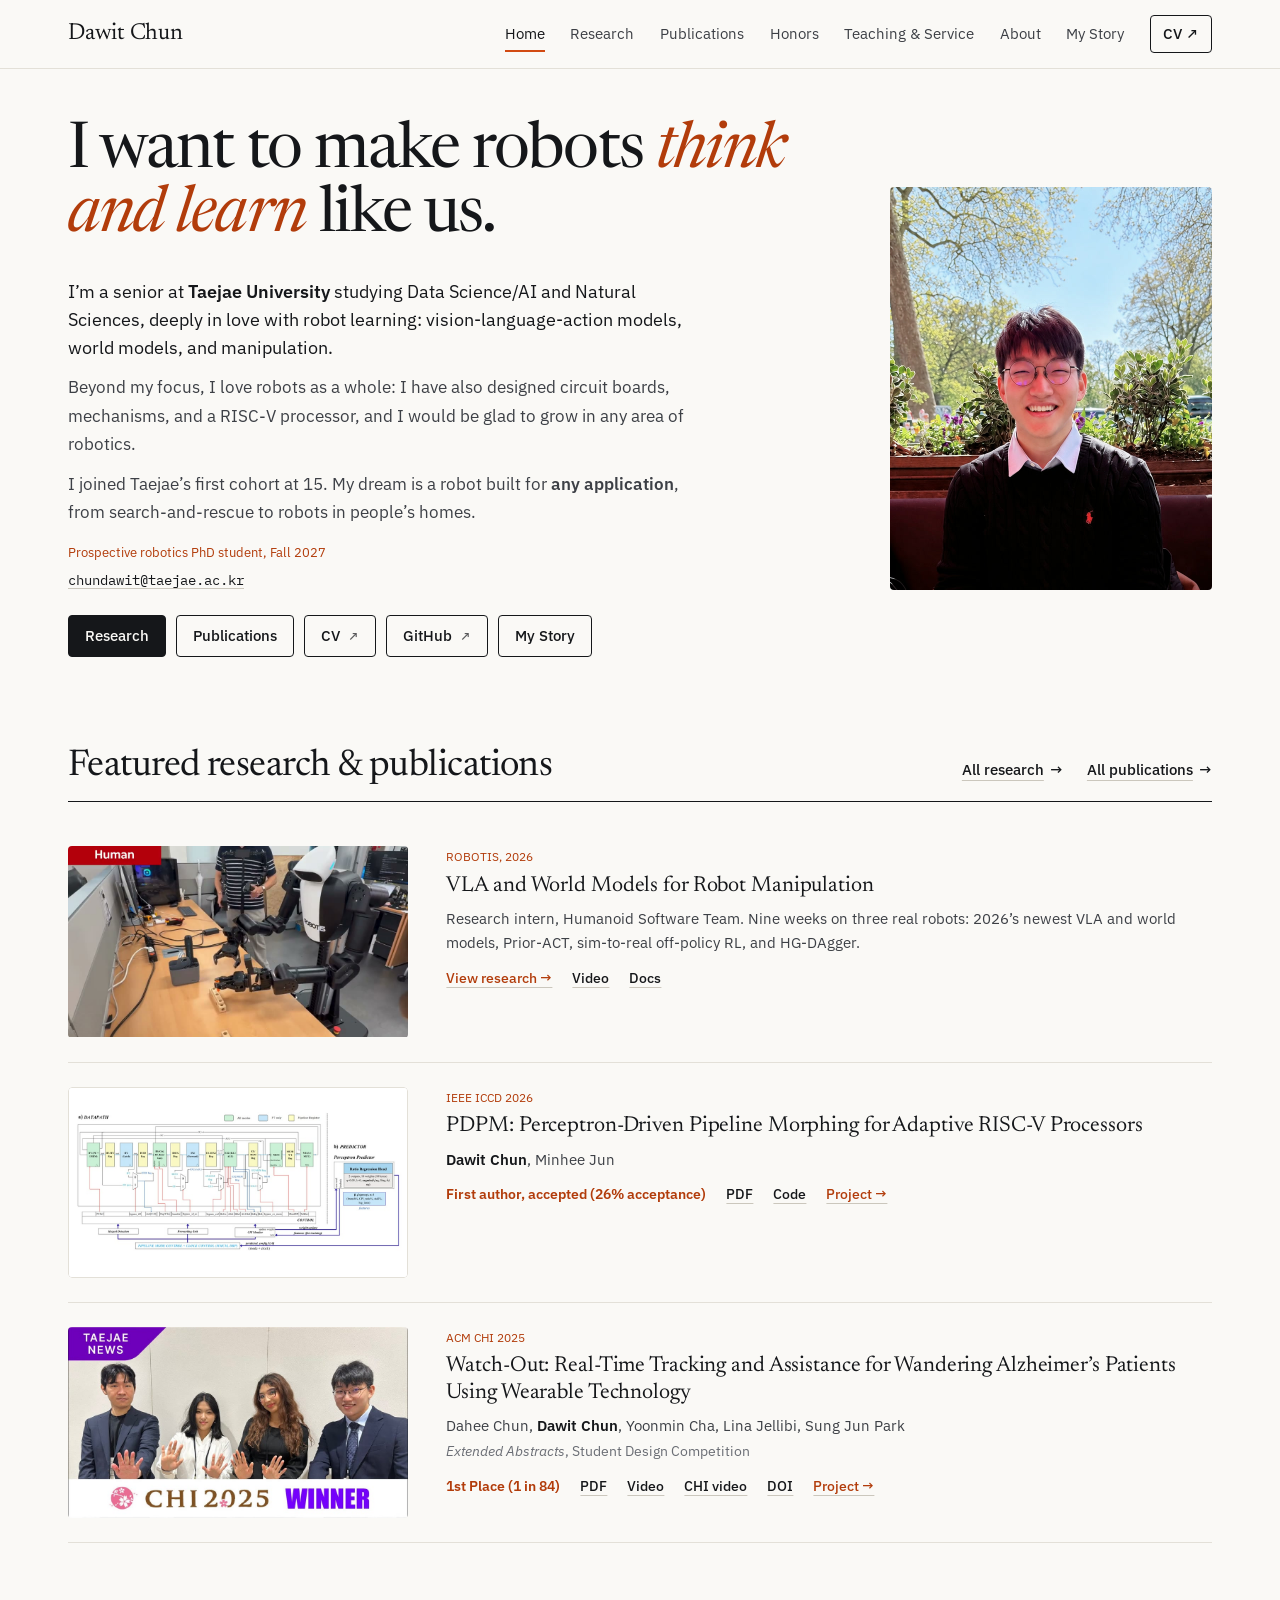
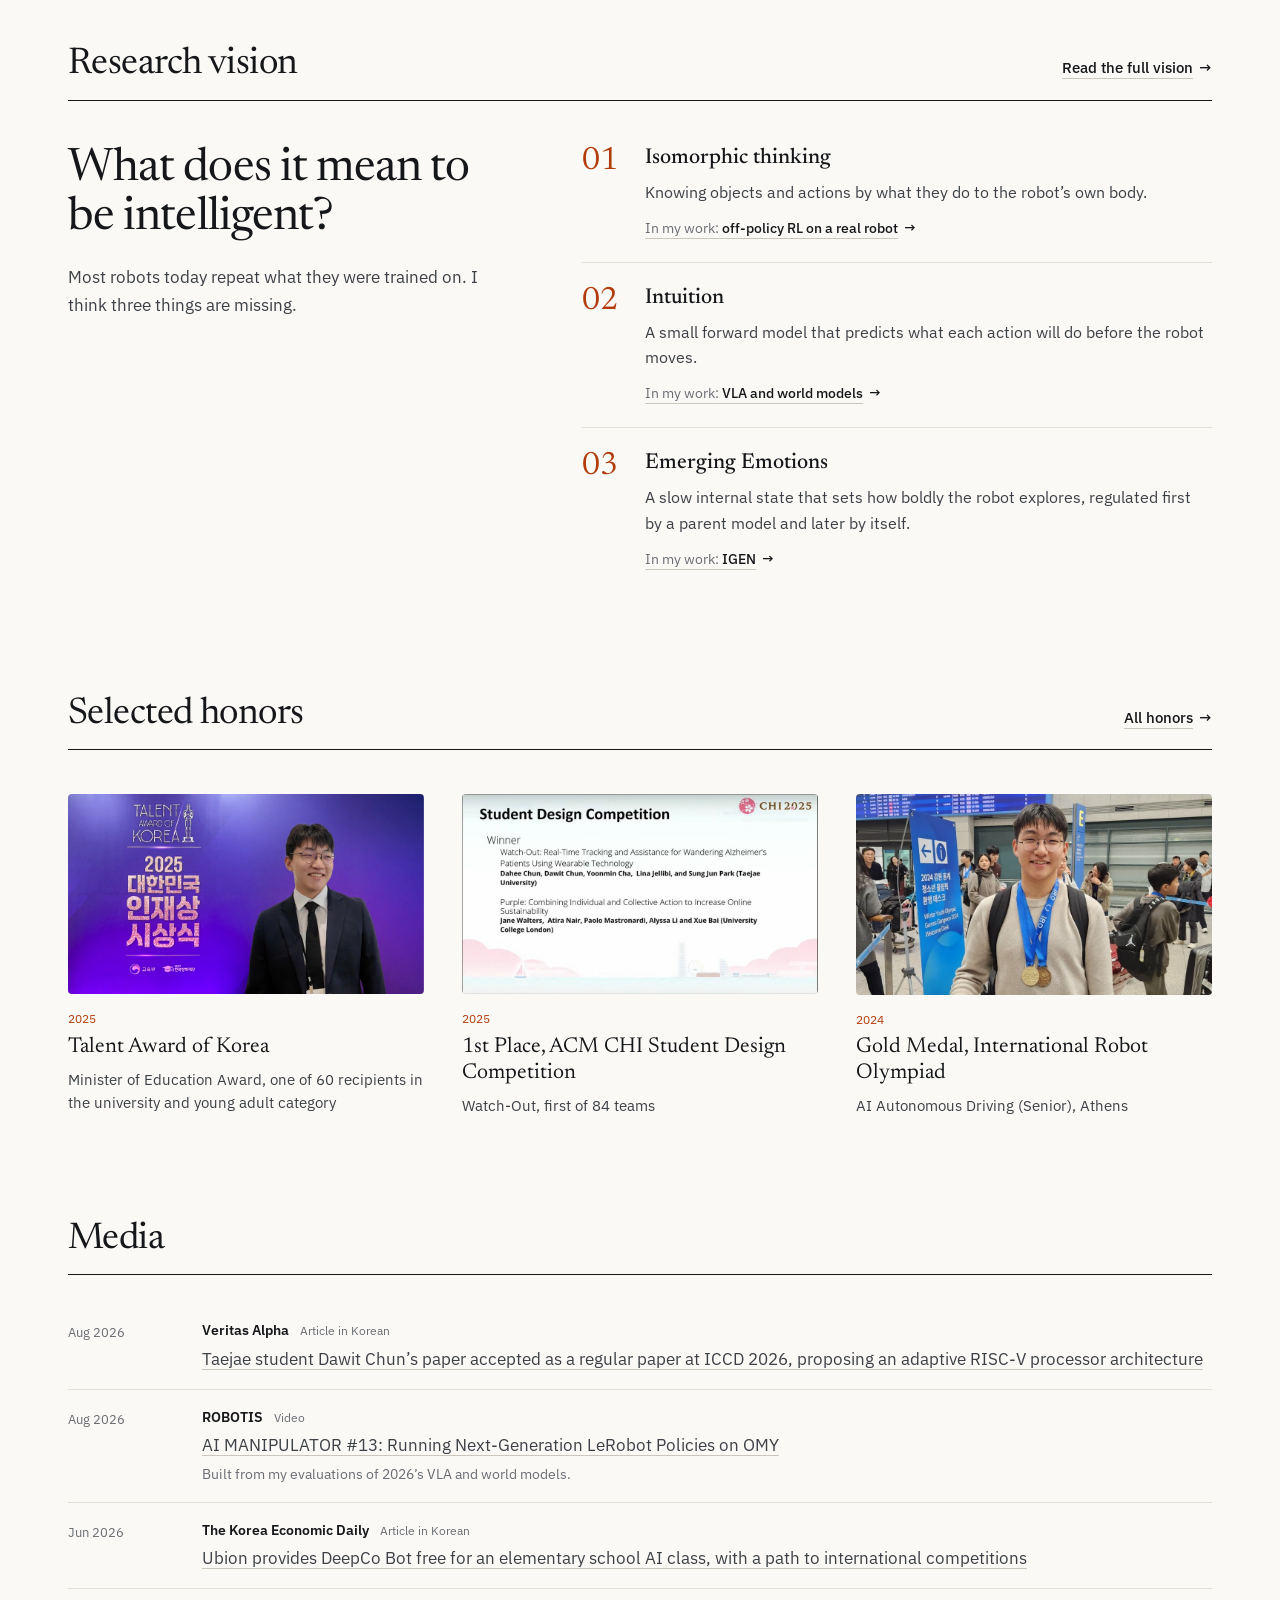
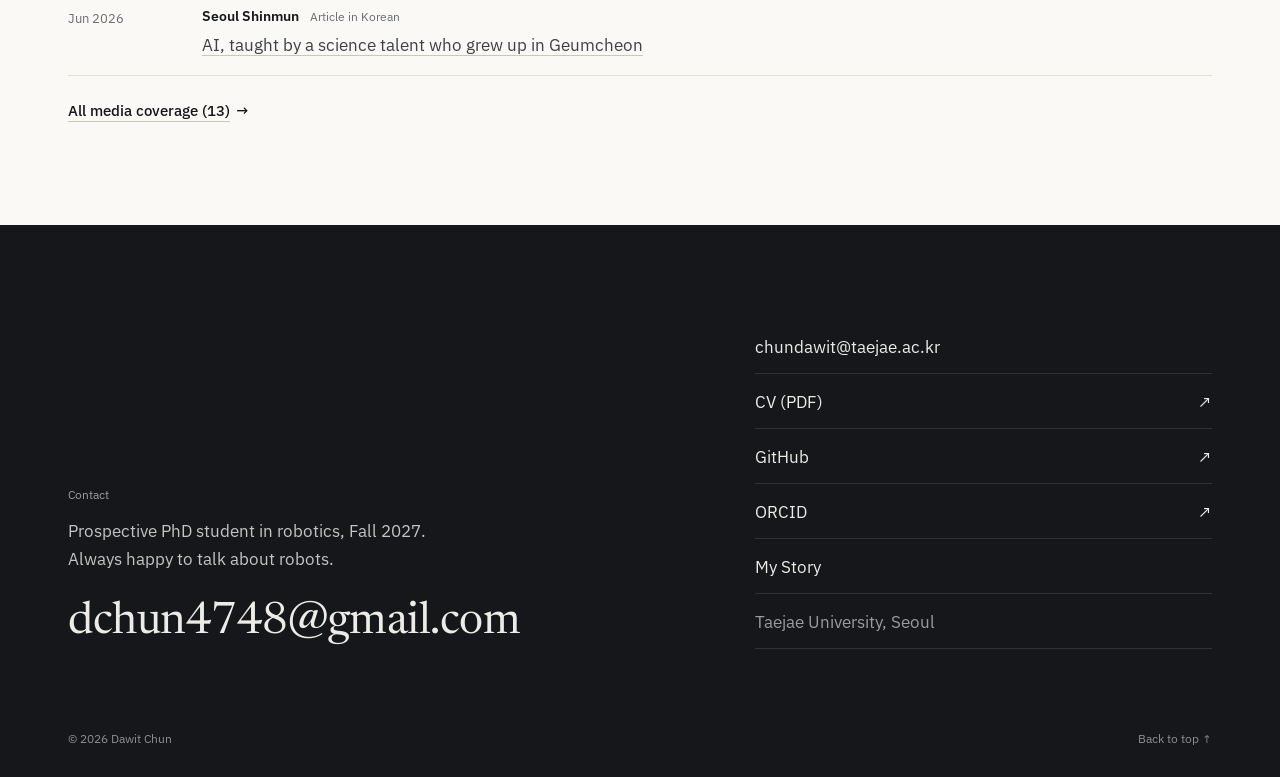
==== commit 87f81df2: "Main site is the front page; the bingo story moves to My Story - index.html is now the main site and" ====
--- a/home.html
+++ b/home.html
@@ -2,313 +2,13 @@
 <html lang="en">
 <head>
   <meta charset="utf-8">
-  <meta name="viewport" content="width=device-width, initial-scale=1">
   <title>Dawit Chun</title>
-  <meta name="description" content="Dawit Chun, robot learning researcher and prospective PhD student for Fall 2027. Vision-language-action models, world models, and robot manipulation.">
-  <link rel="icon" href="assets/favicon.svg" type="image/svg+xml">
-  <script>document.documentElement.classList.add('js')</script>
-  <link rel="preconnect" href="https://fonts.googleapis.com">
-  <link rel="preconnect" href="https://fonts.gstatic.com" crossorigin>
-  <link rel="stylesheet" href="https://fonts.googleapis.com/css2?family=IBM+Plex+Mono:wght@400;500&family=IBM+Plex+Sans:ital,wght@0,400;0,500;0,600;1,400&family=Newsreader:ital,opsz,wght@0,6..72,300..600;1,6..72,300..600&display=swap">
-  <link rel="stylesheet" href="assets/css/style.css?v=202610052222">
-  <script src="assets/js/main.js?v=202610052222" defer></script>
+  <meta name="robots" content="noindex">
+  <link rel="canonical" href="index.html">
+  <meta http-equiv="refresh" content="0; url=index.html">
+  <script>location.replace('index.html' + location.search + location.hash)</script>
 </head>
-<body id="top">
-  <a class="skip-link" href="#main">Skip to content</a>
-
-  <header class="site-header">
-    <div class="container site-header__inner">
-      <a class="brand" href="home.html">Dawit Chun</a>
-      <button class="nav-toggle" type="button" aria-expanded="false" aria-controls="site-nav" aria-label="Open menu">
-        <span class="nav-toggle__bar"></span>
-        <span class="nav-toggle__bar"></span>
-      </button>
-      <nav class="nav" id="site-nav" aria-label="Primary">
-        <ul class="nav__list">
-          <li><a class="nav__link" href="home.html" aria-current="page">Home</a></li>
-          <li><a class="nav__link" href="research.html">Research</a></li>
-          <li><a class="nav__link" href="publications.html">Publications</a></li>
-          <li><a class="nav__link" href="honors.html">Honors</a></li>
-          <li><a class="nav__link" href="teaching.html">Teaching &amp; Service</a></li>
-          <li><a class="nav__link" href="journey.html">About</a></li>
-          <li><a class="nav__link nav__link--cv" href="assets/CV_DawitChun.pdf" target="_blank" rel="noopener">CV <span aria-hidden="true">↗</span></a></li>
-        </ul>
-      </nav>
-    </div>
-  </header>
-
-  <main id="main">
-    <section class="hero">
-      <div class="container hero__grid">
-        <div class="hero__text">
-          <h1 class="hero__title intro" style="--i: 0">I want to make robots <em>think and learn</em> like us.</h1>
-          <p class="hero__lede intro" style="--i: 2">I’m a senior at <strong>Taejae University</strong> studying Data Science/AI and Natural Sciences, deeply in love with robot learning: vision-language-action models, world models, and manipulation.</p>
-          <p class="hero__story intro" style="--i: 3">I joined Taejae’s first cohort at 15. My dream is a robot built for <strong>any application</strong>, from search-and-rescue to robots in people’s homes.</p>
-          <p class="hero__status intro" style="--i: 4">Prospective robotics PhD student, Fall 2027</p>
-          <div class="hero__actions intro" style="--i: 5">
-            <a class="btn btn--solid" href="research.html">Research</a>
-            <a class="btn" href="publications.html">Publications</a>
-            <a class="btn" href="assets/CV_DawitChun.pdf" target="_blank" rel="noopener">CV <span class="btn__ext" aria-hidden="true">↗</span></a>
-            <a class="btn" href="https://github.com/da-dawit" target="_blank" rel="noopener">GitHub <span class="btn__ext" aria-hidden="true">↗</span></a>
-          </div>
-        </div>
-        <figure class="hero__portrait intro" style="--i: 2">
-          <img src="assets/figures/home/portrait.jpg" width="716" height="806" alt="Dawit Chun smiling at an outdoor table, with trees and plants behind him">
-        </figure>
-      </div>
-    </section>
-
-    <section class="section" id="featured" aria-labelledby="featured-title">
-      <div class="container">
-        <header class="bar reveal">
-          <h2 class="bar__title" id="featured-title">Featured research &amp; publications</h2>
-          <p class="bar__links"><a class="link-arrow bar__link" href="research.html">All research</a><a class="link-arrow bar__link" href="publications.html">All publications</a></p>
-        </header>
-        <ol class="works">
-          <li class="work reveal">
-            <a class="work__media" href="research.html#robot-learning" tabindex="-1" aria-hidden="true"><video data-teaser muted loop playsinline preload="metadata" width="960" height="540" poster="assets/figures/home/robotis-teaser-poster.jpg"><source src="assets/figures/home/robotis-teaser.mp4" type="video/mp4"></video></a>
-            <div class="work__body">
-              <p class="work__label">ROBOTIS, 2026</p>
-              <h3 class="work__title"><a href="research.html#robot-learning">VLA and World Models for Robot Manipulation</a></h3>
-              <p class="work__meta">Research intern, Humanoid Software Team. Nine weeks on three real robots: 2026’s newest VLA and world models, Prior-ACT, sim-to-real off-policy RL, and HG-DAgger.</p>
-              <div class="work__links"><a class="pill-link pill-link--accent" href="research.html#robot-learning">View research →</a><a class="pill-link" href="https://www.youtube.com/watch?v=lZhRQvXYnh8" target="_blank" rel="noopener">Video</a><a class="pill-link" href="https://docs.robotis.com/docs/systems/omy/resources/technical_story/vla_lerobotnative" target="_blank" rel="noopener">Docs</a></div>
-            </div>
-          </li>
-          <li class="work reveal">
-            <a class="work__media work__media--light" href="research.html#pdpm" tabindex="-1" aria-hidden="true"><img src="assets/figures/home/pdpm-architecture-card.jpg" width="960" height="540" loading="lazy" alt=""></a>
-            <div class="work__body">
-              <p class="work__label">IEEE ICCD 2026</p>
-              <h3 class="work__title"><a href="research.html#pdpm">PDPM: Perceptron-Driven Pipeline Morphing for Adaptive RISC-V Processors</a></h3>
-              <p class="work__authors"><strong>Dawit Chun</strong>, Minhee Jun</p>
-              <div class="work__links"><span class="badge">First author, accepted (26% acceptance)</span><a class="pill-link" href="assets/papers/PDPM_ICCD2026.pdf" target="_blank" rel="noopener">PDF</a><a class="pill-link" href="https://github.com/da-dawit/pdpm-riscv" target="_blank" rel="noopener">Code</a><a class="pill-link pill-link--accent" href="research.html#pdpm">Project →</a></div>
-            </div>
-          </li>
-          <li class="work reveal">
-            <a class="work__media" href="research.html#watch-out" tabindex="-1" aria-hidden="true"><img src="assets/figures/home/chi-winner.jpg" width="960" height="540" loading="lazy" alt=""></a>
-            <div class="work__body">
-              <p class="work__label">ACM CHI 2025</p>
-              <h3 class="work__title"><a href="research.html#watch-out">Watch-Out: Real-Time Tracking and Assistance for Wandering Alzheimer’s Patients Using Wearable Technology</a></h3>
-              <p class="work__authors">Dahee Chun, <strong>Dawit Chun</strong>, Yoonmin Cha, Lina Jellibi, Sung Jun Park</p>
-              <p class="work__note"><em>Extended Abstracts</em>, Student Design Competition</p>
-              <div class="work__links"><span class="badge">1st Place (1 in 84)</span><a class="pill-link" href="assets/papers/CHI-EA_2025_Watch-Out.pdf" target="_blank" rel="noopener">PDF</a><a class="pill-link" href="https://www.youtube.com/watch?v=WSm2qbQmpsE" target="_blank" rel="noopener">Video</a><a class="pill-link" href="https://drive.google.com/file/d/1smQo4gkjn_XBv_LhGBViDvRF5Brs_aeZ/view?usp=sharing" target="_blank" rel="noopener">CHI video</a><a class="pill-link" href="https://doi.org/10.1145/3706599.3720308" target="_blank" rel="noopener">DOI</a><a class="pill-link pill-link--accent" href="research.html#watch-out">Project →</a></div>
-            </div>
-          </li>
-        </ol>
-      </div>
-    </section>
-
-    <section class="section" id="vision" aria-labelledby="vision-title">
-      <div class="container">
-        <header class="bar reveal">
-          <h2 class="bar__title" id="vision-title">Research vision</h2>
-          <a class="link-arrow bar__link" href="#vision-essay">Read the full vision</a>
-        </header>
-        <div class="vision">
-          <div class="vision__intro reveal">
-            <p class="vision__q">What does it mean to be intelligent?</p>
-            <p class="vision__lead">Most robots today repeat what they were trained on. I think three things are missing.</p>
-          </div>
-          <ol class="theses">
-            <li class="thesis reveal">
-              <span class="thesis__num">01</span>
-              <h3 class="thesis__name">Isomorphic thinking</h3>
-              <p>Knowing objects and actions by what they do to the robot’s own body.</p>
-              <a class="thesis__link link-arrow" href="research.html#off-policy-rl"><span>In my work:</span> off-policy RL on a real robot</a>
-            </li>
-            <li class="thesis reveal">
-              <span class="thesis__num">02</span>
-              <h3 class="thesis__name">Intuition</h3>
-              <p>A small forward model that predicts what each action will do before the robot moves.</p>
-              <a class="thesis__link link-arrow" href="research.html#benchmarking"><span>In my work:</span> VLA and world models</a>
-            </li>
-            <li class="thesis reveal">
-              <span class="thesis__num">03</span>
-              <h3 class="thesis__name">Emerging Emotions</h3>
-              <p>A slow internal state that sets how boldly the robot explores, regulated first by a parent model and later by itself.</p>
-              <a class="thesis__link link-arrow" href="research.html#igen"><span>In my work:</span> IGEN</a>
-            </li>
-          </ol>
-        </div>
-      </div>
-    </section>
-
-    <section class="section" id="honors" aria-labelledby="honors-title">
-      <div class="container">
-        <header class="bar reveal">
-          <h2 class="bar__title" id="honors-title">Selected honors</h2>
-          <a class="link-arrow bar__link" href="honors.html">All honors</a>
-        </header>
-        <ol class="honors reveal">
-          <li class="honor"><a class="honor__media" href="honors.html#talent-award" tabindex="-1" aria-hidden="true"><img src="assets/figures/home/honor-talent.jpg" width="960" height="540" loading="lazy" alt=""></a><span class="honor__year">2025</span><h3 class="honor__name"><a href="honors.html#talent-award">Talent Award of Korea</a></h3><p class="honor__meta">Minister of Education Award, one of 60 recipients in the university and young adult category</p></li>
-          <li class="honor"><a class="honor__media" href="honors.html#chi-2025" tabindex="-1" aria-hidden="true"><img src="assets/figures/home/honor-chi.jpg" width="960" height="540" loading="lazy" alt=""></a><span class="honor__year">2025</span><h3 class="honor__name"><a href="honors.html#chi-2025">1st Place, ACM CHI Student Design Competition</a></h3><p class="honor__meta">Watch-Out, first of 84 teams</p></li>
-          <li class="honor"><a class="honor__media" href="honors.html#iro-gold-2024" tabindex="-1" aria-hidden="true"><img src="assets/figures/home/honor-iro.jpg" width="960" height="540" loading="lazy" alt=""></a><span class="honor__year">2024</span><h3 class="honor__name"><a href="honors.html#iro-gold-2024">Gold Medal, International Robot Olympiad</a></h3><p class="honor__meta">AI Autonomous Driving (Senior), Athens</p></li>
-        </ol>
-      </div>
-    </section>
-
-    <section class="section" id="media" aria-labelledby="media-title">
-      <div class="container">
-        <header class="bar reveal">
-          <h2 class="bar__title" id="media-title">Media</h2>
-        </header>
-        <ol class="media reveal">
-          <li class="media__item"><time datetime="2026-08-25">Aug 2026</time><div><p class="media__src">Veritas Alpha <span class="media__kind">Article in Korean</span></p><a class="media__title" href="https://www.veritas-a.com/news/articleView.html?idxno=624492" target="_blank" rel="noopener">Taejae student Dawit Chun’s paper accepted as a regular paper at ICCD 2026, proposing an adaptive RISC-V processor architecture</a></div></li>
-          <li class="media__item"><time datetime="2026-08-24">Aug 2026</time><div><p class="media__src">ROBOTIS <span class="media__kind">Video</span></p><a class="media__title" href="https://www.youtube.com/watch?v=lZhRQvXYnh8" target="_blank" rel="noopener">AI MANIPULATOR #13: Running Next-Generation LeRobot Policies on OMY</a><p class="media__note">Built from my evaluations of 2026’s VLA and world models.</p></div></li>
-          <li class="media__item"><time datetime="2026-06-30">Jun 2026</time><div><p class="media__src">The Korea Economic Daily <span class="media__kind">Article in Korean</span></p><a class="media__title" href="https://www.hankyung.com/article/202606306715O" target="_blank" rel="noopener">Ubion provides DeepCo Bot free for an elementary school AI class, with a path to international competitions</a></div></li>
-          <li class="media__item"><time datetime="2026-06-19">Jun 2026</time><div><p class="media__src">Seoul Shinmun <span class="media__kind">Article in Korean</span></p><a class="media__title" href="https://go.seoul.co.kr/news/newsView.php?id=20260619500173" target="_blank" rel="noopener">AI, taught by a science talent who grew up in Geumcheon</a></div></li>
-        </ol>
-        <p class="media__more reveal"><a class="link-arrow" href="#all-media">All media coverage (13)</a></p>
-      </div>
-    </section>
-
-  <dialog class="modal" id="vision-essay" aria-label="Research vision">
-    <button class="modal__close" type="button" aria-label="Close"><svg viewBox="0 0 24 24" fill="none" stroke="currentColor" stroke-width="1.6" aria-hidden="true"><path d="M6 6l12 12M18 6L6 18"/></svg></button>
-    <div class="modal__inner">
-      <p class="modal__kicker">Research vision</p>
-      <h2 class="essay__title">What does it mean to be intelligent?</h2>
-      <p class="essay__lead">Since my first year of university, one question has been behind everything I’ve worked on: what is so different about how humans think compared to robots? Intelligence is hard to define. Like “love,” we nod at the word and move on. But I believe finding the right definition is how we find the next path for robotics.</p>
-
-        <div class="argument">
-          <div class="reveal">
-            <img class="photo" src="assets/images/Chinese%20Room%20Test.png" width="1100" height="628" loading="lazy" alt="Illustration of Searle’s Chinese Room: a person inside a room uses a rule book to turn the Chinese characters passed in into replies passed out">
-          </div>
-          <div class="reveal">
-            <p class="argument__label">John Searle’s Chinese Room</p>
-            <p>Give the room a Chinese sentence, and the machine inside follows a huge rule book to produce a reply. From the outside, the person receiving it thinks, “this machine <strong>knows</strong> Chinese.”</p>
-            <p>That is exactly the part we need to figure out. Do robots know the world? Can they separate their own identity and compare it with the environment? Turing tried to answer this with the <strong>Turing test</strong>.</p>
-          </div>
-        </div>
-
-        <div class="argument">
-          <div class="reveal">
-            <p class="argument__label">Douglas Hofstadter’s <em>Gödel, Escher, Bach</em></p>
-            <p>My favorite book. Hofstadter says,</p>
-            <blockquote class="pull-quote">Intelligence is defined by the <strong>ease</strong> of switching between <strong>I (Intelligence)</strong> and <strong>M (Machine)</strong> Mode…</blockquote>
-          </div>
-          <div class="figure-pair reveal">
-            <img class="photo" src="assets/images/GEB.png" width="402" height="616" loading="lazy" alt="Cover of Gödel, Escher, Bach: an Eternal Golden Braid by Douglas R. Hofstadter">
-            <img class="photo" src="assets/images/hofstadter.png" width="894" height="490" loading="lazy" alt="Douglas Hofstadter in his study">
-          </div>
-        </div>
-
-        <div class="ideas">
-          <div class="ideas__intro reveal">
-            <h3 class="ideas__title">What I think robots are missing</h3>
-            <p class="ideas__lead">An intelligent system can think out of the box, <strong>purposely putting itself out of distribution</strong>. Most robots today stay in M mode, repeating what they were trained on. So how does a robot get an “I” mode? I think it needs three things.</p>
-          </div>
-          <ol class="ideas__list">
-            <li class="idea reveal">
-              <div><span class="idea__num">01</span>
-              <h4 class="idea__name">Isomorphic thinking</h4></div>
-              <p>We decode new knowledge through what we already remember: “1, 2, 3, 4 …” can feel like walking up stairs. A robot should map the world onto its own <strong>embodiment</strong> the same way, knowing objects and actions by what they do to its body: contact, force, displacement. VLAs trained on demonstrations map pixels to actions instead, and in my tests one that succeeded at the center of a table failed a few centimeters off it. The robot’s own rollouts, through RL or teacher-student training, can help close that gap.</p>
-            </li>
-            <li class="idea reveal">
-              <div><span class="idea__num">02</span>
-              <h4 class="idea__name">Intuition</h4></div>
-              <p>Kahneman’s System 1: fast heuristics and <strong>gut feeling</strong>. For a robot, that could be a small forward model that predicts what each candidate action will do to its body and the scene before it moves, cheap enough to run at every step. Large language models in today’s robots mostly name the target or condition visual features. When instructions are scarce or vague, a robot should still infer what to do from its own predictions, without retraining.</p>
-            </li>
-            <li class="idea reveal">
-              <div><span class="idea__num">03</span>
-              <h4 class="idea__name">Emerging Emotions</h4></div>
-              <p>Emotions could emerge through parent-child relationships, since that is how we learn them: a parent soothes a crying baby until the child can calm itself. In a robot, an emotion could be a slow internal state that sets how boldly it explores, regulated first by a parent model and later by itself. In a full sensor suit, impact becomes <strong>pain</strong>, strain becomes fatigue, and low battery becomes hunger. Pain should weaken motors and add sensor noise rather than subtract reward, growing as the robot nears breaking, a mild form of death.</p>
-            </li>
-          </ol>
-        </div>
-
-        <div class="closing reveal">
-          <p class="closing__text">With this big dream in hand, I’ve been <strong>inserting (some) intelligence into machines!</strong></p>
-          <a class="link-arrow link-arrow--strong" href="research.html">Research</a>
-        </div>
-
-        <nav class="tree tree--rail reveal" aria-label="How my research and work connect">
-          <p class="tree__root">Robots that think and learn like us</p>
-          <ul class="tree__branches">
-            <li class="tree__branch tree__branch--main">
-              <p class="tree__label">Robot learning</p>
-              <ul class="tree__leaves">
-                <li><a href="research.html#benchmarking"><span class="tree__name">VLA and world models</span><span class="tree__meta">ROBOTIS, 2026</span></a></li>
-                <li><a href="research.html#prior-act"><span class="tree__name">Prior-ACT</span><span class="tree__meta">ROBOTIS, 2026</span></a></li>
-                <li><a href="research.html#off-policy-rl"><span class="tree__name">Sim-to-real off-policy RL</span><span class="tree__meta">ROBOTIS, 2026</span></a></li>
-                <li><a href="research.html#hg-dagger"><span class="tree__name">Human-in-the-loop and HG-DAgger</span><span class="tree__meta">ROBOTIS, 2026</span></a></li>
-                <li><a href="research.html#igen"><span class="tree__name">IGEN</span><span class="tree__meta">Ongoing</span></a></li>
-              </ul>
-            </li>
-            <li class="tree__branch">
-              <p class="tree__label">Autonomous robots</p>
-              <ul class="tree__leaves">
-                <li><a href="research.html#ubion"><span class="tree__name">DeepCo car and board</span><span class="tree__meta">Ubion, 2024–25</span></a></li>
-              </ul>
-            </li>
-            <li class="tree__branch">
-              <p class="tree__label">Computer architecture</p>
-              <ul class="tree__leaves">
-                <li><a href="research.html#pdpm"><span class="tree__name">PDPM</span><span class="tree__meta">IEEE ICCD 2026</span></a></li>
-              </ul>
-            </li>
-            <li class="tree__branch">
-              <p class="tree__label">Brain-computer interfaces</p>
-              <ul class="tree__leaves">
-                <li><a href="research.html#iphoneme"><span class="tree__name">iPhoneme</span><span class="tree__meta">arXiv 2026</span></a></li>
-              </ul>
-            </li>
-            <li class="tree__branch">
-              <p class="tree__label">Assistive and safety systems</p>
-              <ul class="tree__leaves">
-                <li><a href="research.html#watch-out"><span class="tree__name">Watch-Out</span><span class="tree__meta">ACM CHI 2025</span></a></li>
-                <li><a href="research.html#smart-window"><span class="tree__name">Smart Emergency Window</span><span class="tree__meta">JKSCI 2025</span></a></li>
-                <li><a href="research.html#shower"><span class="tree__name">Hydroelectric Shower</span><span class="tree__meta">2023</span></a></li>
-              </ul>
-            </li>
-          </ul>
-        </nav>
-    </div>
-  </dialog>
-  <dialog class="modal modal--list" id="all-media" aria-label="Media coverage">
-    <button class="modal__close" type="button" aria-label="Close"><svg viewBox="0 0 24 24" fill="none" stroke="currentColor" stroke-width="1.6" aria-hidden="true"><path d="M6 6l12 12M18 6L6 18"/></svg></button>
-    <div class="modal__inner">
-      <header class="bar">
-        <h2 class="bar__title">Media coverage</h2>
-      </header>
-      <ol class="media">
-        <li class="media__item"><time datetime="2026-08-25">Aug 2026</time><div><p class="media__src">Veritas Alpha <span class="media__kind">Article in Korean</span></p><a class="media__title" href="https://www.veritas-a.com/news/articleView.html?idxno=624492" target="_blank" rel="noopener">Taejae student Dawit Chun’s paper accepted as a regular paper at ICCD 2026, proposing an adaptive RISC-V processor architecture</a></div></li>
-        <li class="media__item"><time datetime="2026-08-24">Aug 2026</time><div><p class="media__src">ROBOTIS <span class="media__kind">Video</span></p><a class="media__title" href="https://www.youtube.com/watch?v=lZhRQvXYnh8" target="_blank" rel="noopener">AI MANIPULATOR #13: Running Next-Generation LeRobot Policies on OMY</a><p class="media__note">Built from my evaluations of 2026’s VLA and world models.</p></div></li>
-        <li class="media__item"><time datetime="2026-06-30">Jun 2026</time><div><p class="media__src">The Korea Economic Daily <span class="media__kind">Article in Korean</span></p><a class="media__title" href="https://www.hankyung.com/article/202606306715O" target="_blank" rel="noopener">Ubion provides DeepCo Bot free for an elementary school AI class, with a path to international competitions</a></div></li>
-        <li class="media__item"><time datetime="2026-06-19">Jun 2026</time><div><p class="media__src">Seoul Shinmun <span class="media__kind">Article in Korean</span></p><a class="media__title" href="https://go.seoul.co.kr/news/newsView.php?id=20260619500173" target="_blank" rel="noopener">AI, taught by a science talent who grew up in Geumcheon</a></div></li>
-        <li class="media__item"><time datetime="2026-06-18">Jun 2026</time><div><p class="media__src">Munhwa Ilbo <span class="media__kind">Article in Korean</span></p><a class="media__title" href="https://v.daum.net/v/20260618075342421" target="_blank" rel="noopener">Geumcheon-gu: “Science talents who grew up here are giving back”</a></div></li>
-        <li class="media__item"><time datetime="2026-06-18">Jun 2026</time><div><p class="media__src">Edaily <span class="media__kind">Photo article in Korean</span></p><a class="media__title" href="https://edaily.co.kr/News/Read?mediaCodeNo=257&amp;newsId=03001206645483032" target="_blank" rel="noopener">[Photo] The Geumcheon Science Cube Talent-Sharing Program</a></div></li>
-        <li class="media__item"><time datetime="2026-01-05">Jan 2026</time><div><p class="media__src">eToday <span class="media__kind">Article in Korean</span></p><a class="media__title" href="https://www.etoday.co.kr/news/view/2542319" target="_blank" rel="noopener">Taejae first-cohort student Dawit Chun receives the ‘2025 Talent Award of Korea’</a></div></li>
-        <li class="media__item"><time datetime="2025-12-30">Dec 2025</time><div><p class="media__src">Electronic Times <span class="media__kind">Article in Korean</span></p><a class="media__title" href="https://www.etnews.com/20251230000252" target="_blank" rel="noopener">[Edu Plus] Taejae University first-cohort student Dawit Chun wins the ‘2025 Talent Award of Korea’</a></div></li>
-        <li class="media__item"><time datetime="2025-05-30">May 2025</time><div><p class="media__src">The Chosun Ilbo <span class="media__kind">Article in Korean</span></p><a class="media__title" href="https://n.news.naver.com/article/023/0003908242?sid=102" target="_blank" rel="noopener">A semester in Japan, a semester in the U.S.: a university that learns in the field around the world</a></div></li>
-        <li class="media__item"><time datetime="2025-05-01">May 2025</time><div><p class="media__src">Taejae University <span class="media__kind">Video</span></p><a class="media__title" href="https://www.youtube.com/watch?v=WSm2qbQmpsE" target="_blank" rel="noopener">TAEJAE UNIVERSITY Wins First Place at CHI 2025 Student Design Competition!</a></div></li>
-        <li class="media__item"><time datetime="2024-09-18">Sep 2024</time><div><p class="media__src">JoongAng Ilbo <span class="media__kind">Article in Korean</span></p><a class="media__title" href="https://v.daum.net/v/PvgEpZ6FW7" target="_blank" rel="noopener">“The biggest risk of my life”: one year of the ‘Taejae experiment’ through the eyes of 16-year-old twins</a></div></li>
-        <li class="media__item"><time datetime="2023-08-30">Aug 2023</time><div><p class="media__src">Yonhap News TV <span class="media__kind">Video in Korean</span></p><a class="media__title" href="https://www.yonhapnewstv.co.kr/news/MYH20230830022600641" target="_blank" rel="noopener">Taejae holds its first entrance ceremony: can it get past the walls of conventional university education?</a></div></li>
-        <li class="media__item"><time datetime="2023-08-30">Aug 2023</time><div><p class="media__src">The Herald Business <span class="media__kind">Article in Korean</span></p><a class="media__title" href="https://v.daum.net/v/4uaEW0bDFK" target="_blank" rel="noopener">‘Taejae,’ Korea’s answer to Minerva University, opens</a></div></li>
-      </ol>
-    </div>
-  </dialog>
-  </main>
-
-  <footer class="site-footer" id="contact">
-    <div class="container">
-      <div class="footer__grid">
-        <div>
-          <p class="eyebrow">Contact</p>
-          <p class="footer__lead">Prospective PhD student in robotics, Fall 2027. Always happy to talk about robots.</p>
-          <a class="footer__email" href="mailto:dchun4748@gmail.com">dchun4748@gmail.com</a>
-        </div>
-        <ul class="footer__links">
-          <li><a href="assets/CV_DawitChun.pdf" target="_blank" rel="noopener">CV (PDF) <span class="footer__arrow" aria-hidden="true">↗</span></a></li>
-          <li><a href="https://github.com/da-dawit" target="_blank" rel="noopener">GitHub <span class="footer__arrow" aria-hidden="true">↗</span></a></li>
-          <li><a href="https://orcid.org/0009-0002-4563-363X" target="_blank" rel="noopener">ORCID <span class="footer__arrow" aria-hidden="true">↗</span></a></li>
-          <li><a href="index.html">Who is Dawit Chun? <span class="footer__arrow" aria-hidden="true">↺</span></a></li>
-          <li><span>Taejae University, Seoul</span></li>
-        </ul>
-      </div>
-      <div class="footer__bottom">
-        <span>© <span data-year>2026</span> Dawit Chun</span>
-        <a href="#top">Back to top ↑</a>
-      </div>
-    </div>
-  </footer>
+<body>
+  <p><a href="index.html">Dawit Chun</a></p>
 </body>
 </html>
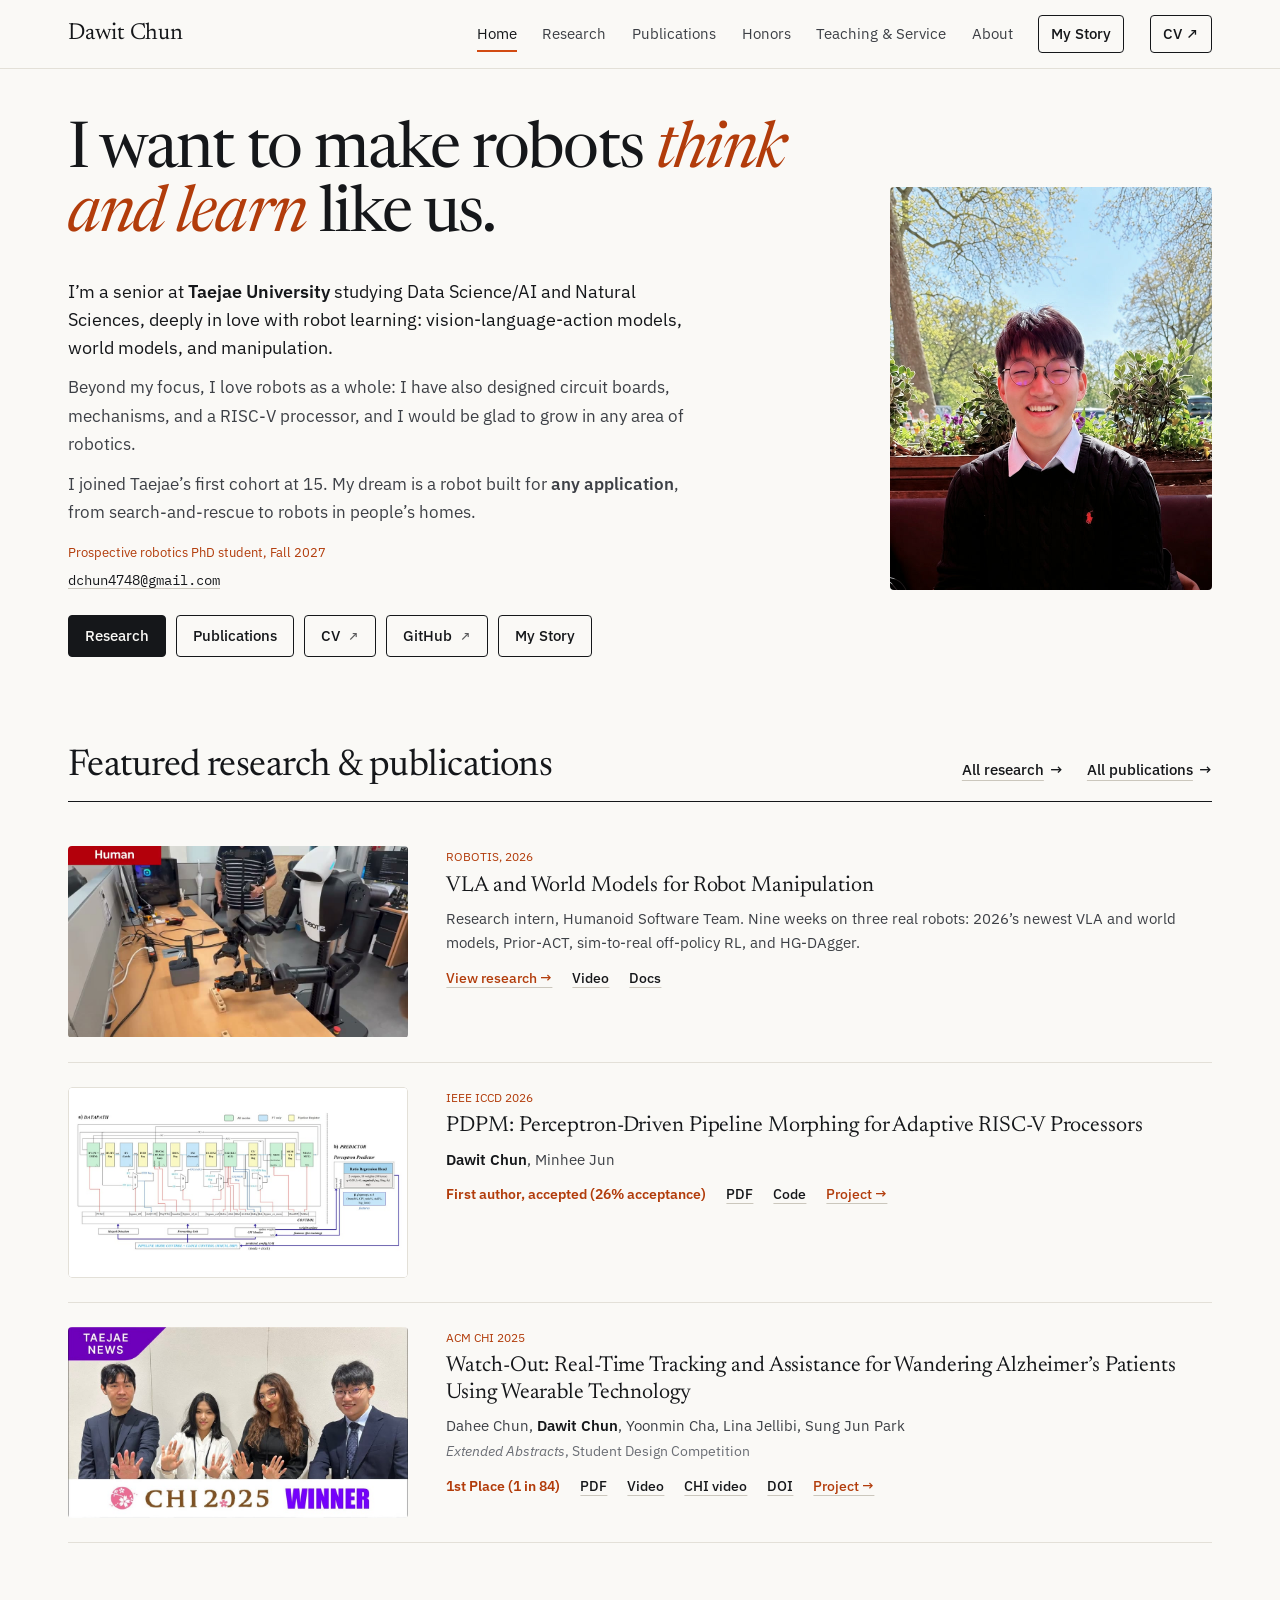
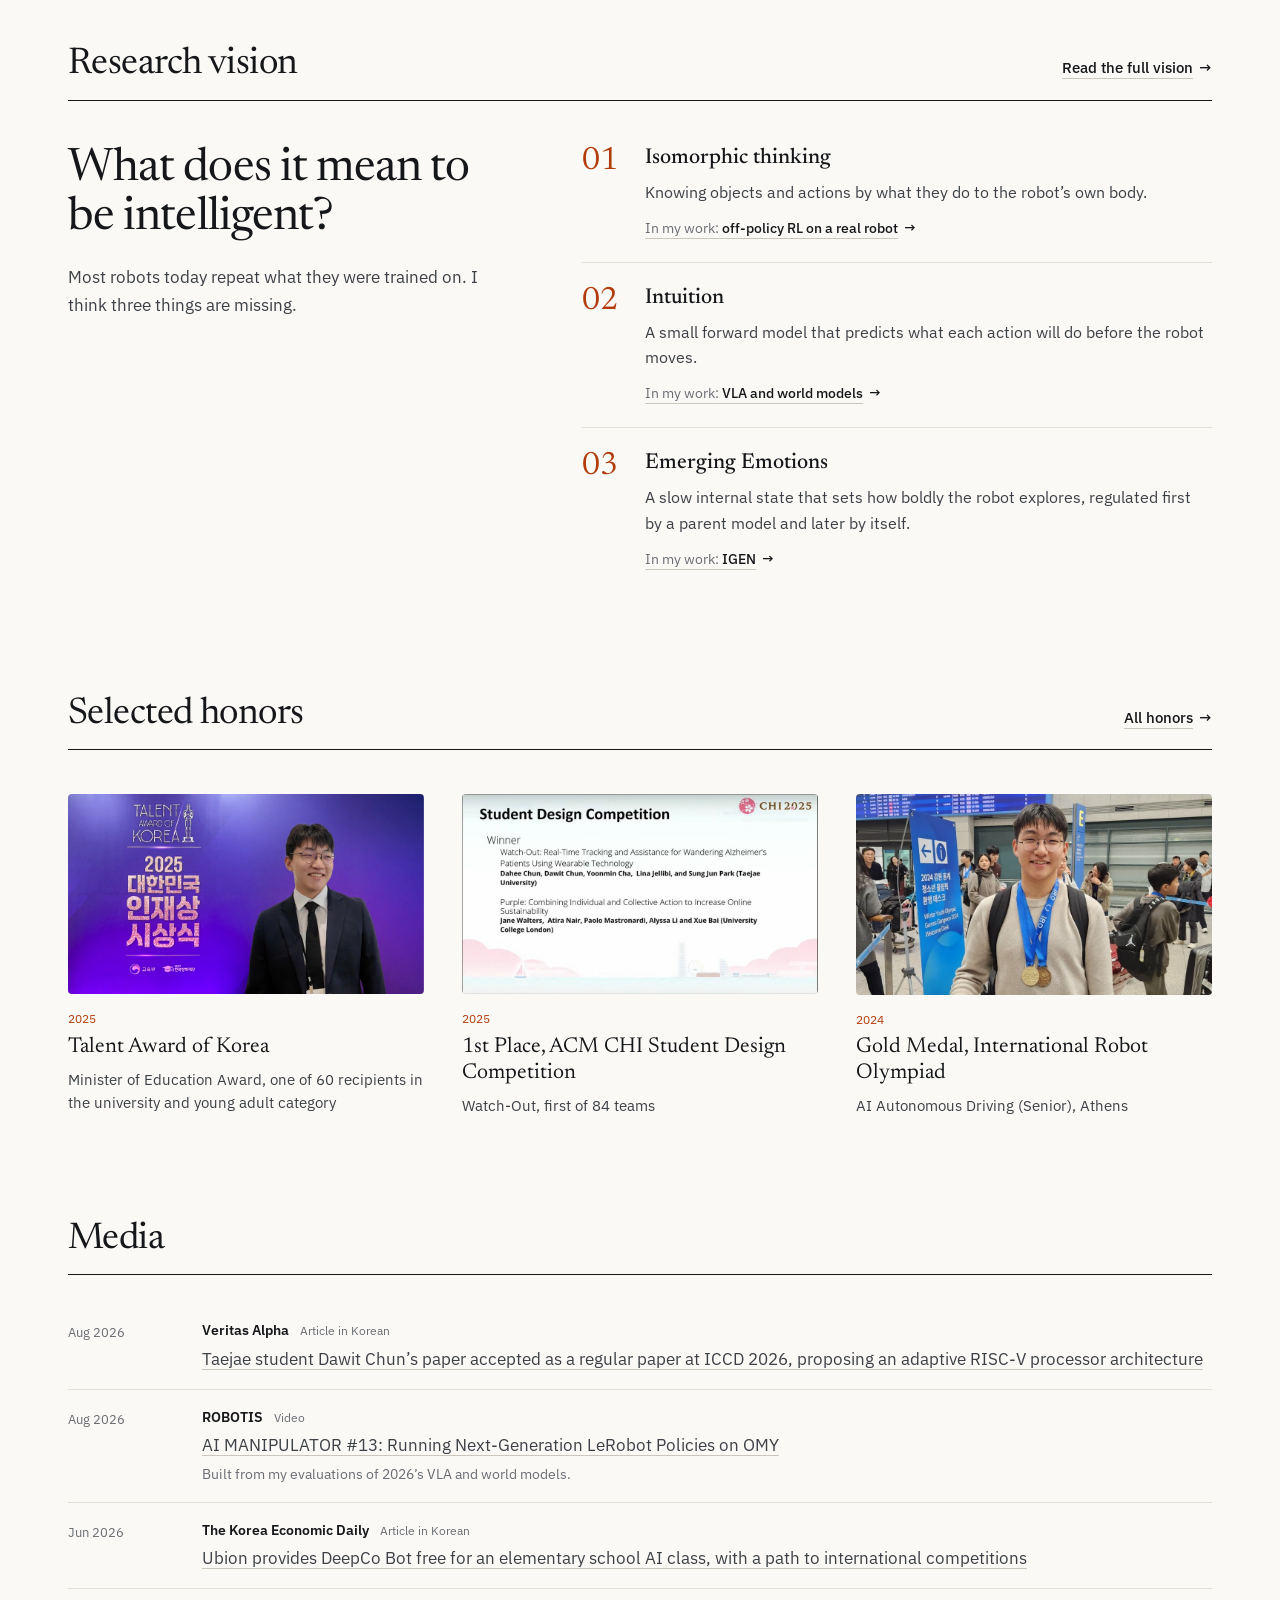
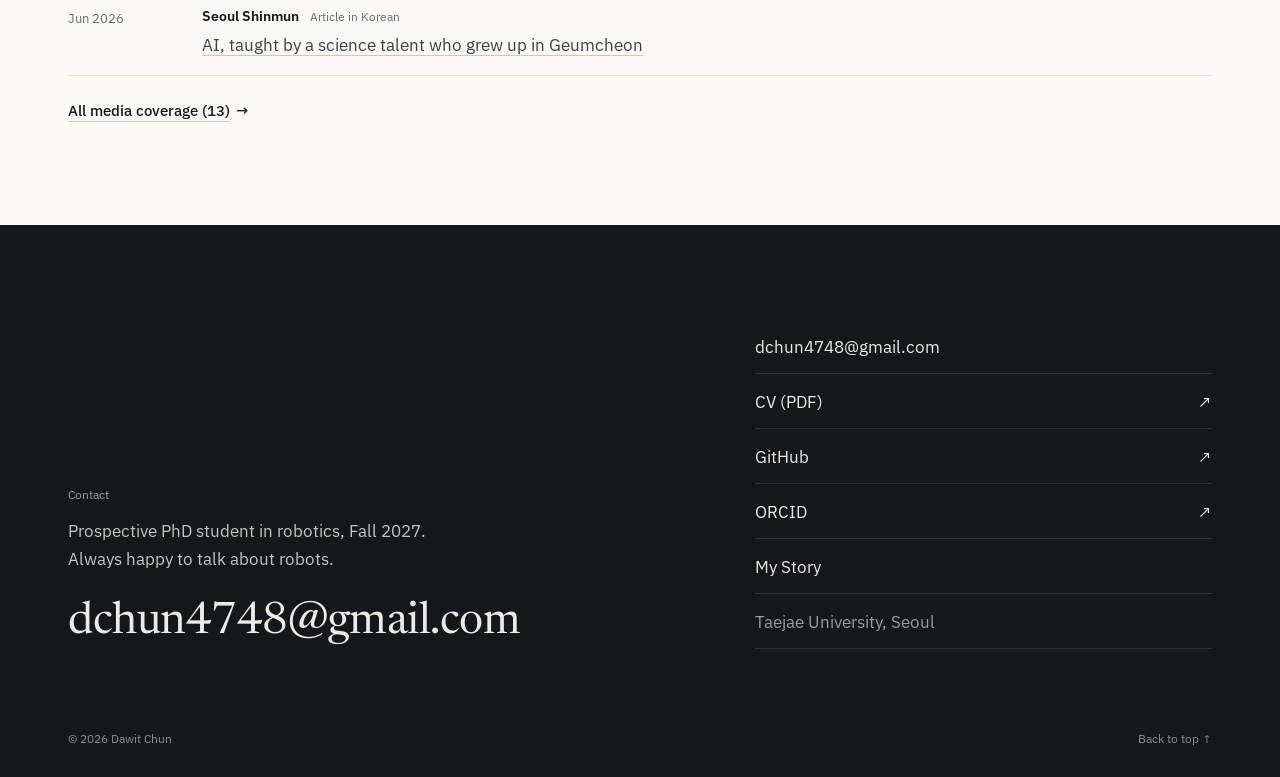
==== commit 6f6f60ec: "Help search engines find the site Add robots.txt, a sitemap, canonical URLs, Open Graph tags, page d" ====
--- a/home.html
+++ b/home.html
@@ -4,7 +4,7 @@
   <meta charset="utf-8">
   <title>Dawit Chun</title>
   <meta name="robots" content="noindex">
-  <link rel="canonical" href="index.html">
+  <link rel="canonical" href="https://da-dawit.github.io/">
   <meta http-equiv="refresh" content="0; url=index.html">
   <script>location.replace('index.html' + location.search + location.hash)</script>
 </head>
